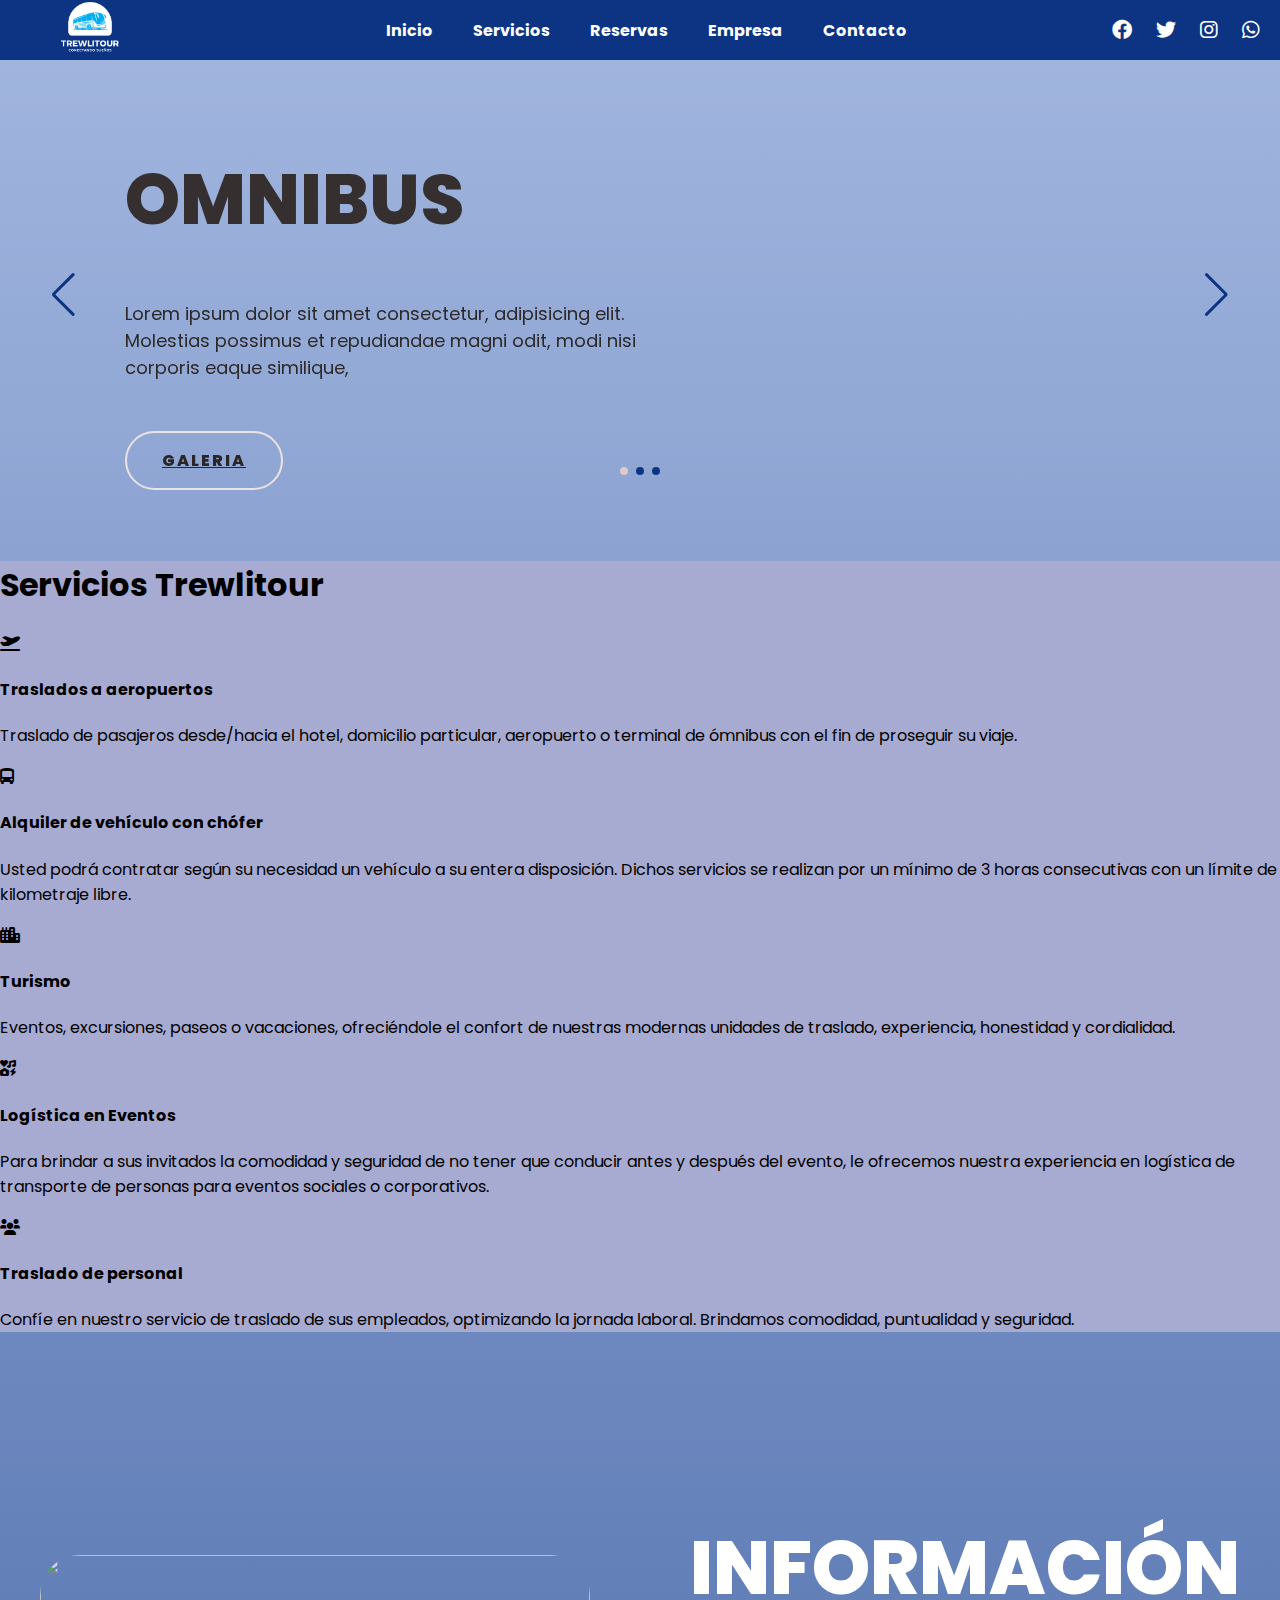
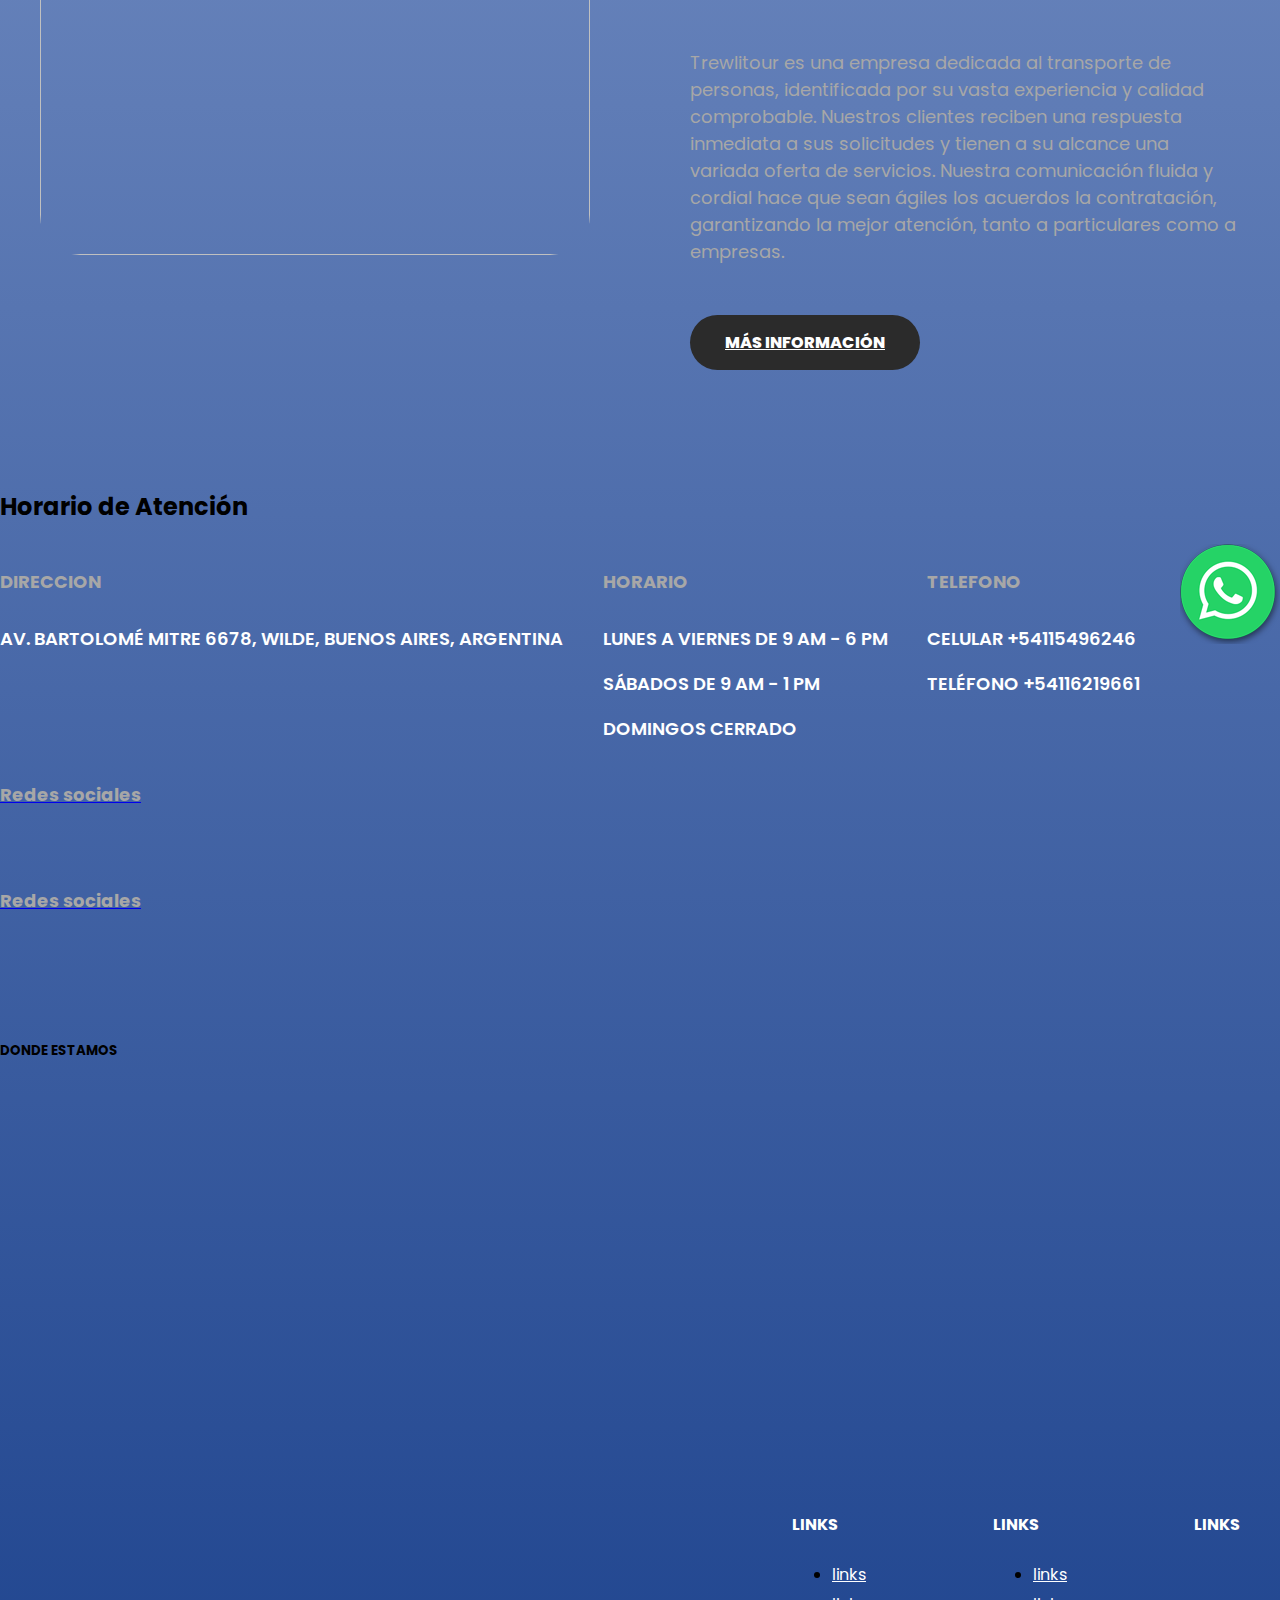
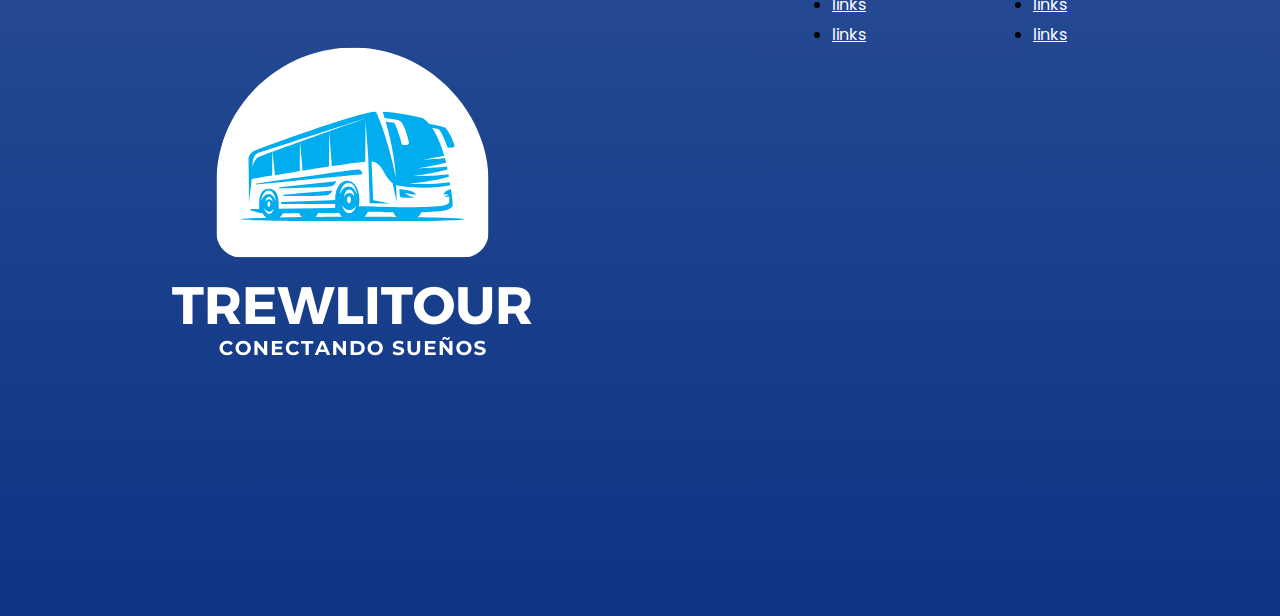
==== index.html @ da041f8a "Merge branch 'main' of https://github.com/Fede-Gomez77/trewlitour" ====
<!DOCTYPE html>
<html lang="es">
<!-- "es" indica que el contenido de la página está en español -->

<head>
    <meta charset="UTF-8">
    <meta name="viewport" content="width=device-width, initial-scale=1.0">
    <title>Inicio | Trewlitour</title>
    <!--Favicon: ícono a la izquierda del nombre de la página en el navegador-->
    <link rel="shortcut icon" href="imagenes\favicon-16x16.png" type="image/x-icon">
    <link rel="stylesheet" href="https://cdn.jsdelivr.net/npm/swiper/swiper-bundle.min.css">
    <link rel="stylesheet" href="https://cdnjs.cloudflare.com/ajax/libs/font-awesome/6.0.0-beta3/css/all.min.css">
    <link rel="stylesheet" href="estilo.css">
</head>

<!-- <body>  -->
    <!-- Este body de arriba lo comenté porque estaba 2 veces -->

    <body>
        <header>
            <!--acá comienza el menú de la página-->
            <nav class="navbar">
                <div>
                    <a href="index.html">
                        <img class="logo-2" src="imagenes/logoprima.png" alt="">
                    </a><!--Acá la idea es hacer clic sobre el ícono de la empresa y que retorne al inicio de la página(RCZ))-->
                </div>
                <!-- alt= "Se agrega una descripción de la imagen, para el caso que no sea pueda mostrar, o para personas con capacidades diferentes" -->

                <!--<input type="checkbox" id="menu" />-->
                <!--Esto lo comenté porque no sé que es ni que hace ya que le falta el cierre(RCZ)-->
                <!--<label for="menu">
                <img src="imagenes/menu.png" class="menu-icono" alt="">
            </label>--><!--Esto también lo comenté para ver a que pertenecía y no noté ningún cambio(RCZ)-->
                <!--Román, esto era el menú desplegable, que no recuerdo si funcionaba, para que se hagan las tres rayitas, cuando se achica la pantalla, o abrimos la pág en el cel o tablet-->
                <div class="menu">
                    <a href="index.html" class="home-link">Inicio</a>
                    <a href="#servicios">Servicios</a>
                    <a href="#reservas">Reservas</a>
                    <a href="#empresa">Empresa</a>
                    <a href="#contacto">Contacto</a>
                </div>
                <div class="iconos-redes"><!--Cada ícono redirige en una nueva pestaña a la página correspondiente-->
                    <div class="social">
                        <a href="http://www.facebook.com" target="_blank"><i class="fa-brands fa-facebook"></i></a>
                        <a href="http://www.twitter.com" target="_blank"><i class="fa-brands fa-twitter"></i></a>
                        <a href="http://www.instagram.com" target="_blank"><i class="fa-brands fa-instagram"></i></a>
                        <a href="https://wa.me/542235469303" target="blank"><i class="fa-brands fa-whatsapp"></i></a>
                    </div>
                </div>
            </nav>
            <!--acá comienza el slider de la página de inicio-->
            <div class="menu container">
                <div class="header-content container">
                    <div class="swiper mySwiper">
                        <div class="swiper-wrapper">
                            <div class="swiper-slide">
                                <div class="slider">
                                    <div class="slider-txt">
                                        <h1>OMNIBUS</h1>
                                        <P>
                                            Lorem ipsum dolor sit amet consectetur, adipisicing elit.
                                            Molestias possimus et repudiandae magni odit, modi nisi corporis eaque
                                            similique,
                                        </P>
                                        <div class="botones">
                                            <a href="#" class="btn-1">Galeria</a>
                                        </div>
                                    </div>
                                    <div class="slider-img">
                                        <img src="imagenes/omnibusfondo.jpg" alt="">
                                    </div>
                                </div>
                            </div>
                            <div class="swiper-slide">
                                <div class="slider">
                                    <div class="slider-txt">
                                        <h1>MINIBUS</h1>
                                        <P>
                                            Lorem ipsum dolor sit amet consectetur, adipisicing elit.
                                            Molestias possimus et repudiandae magni odit, modi nisi corporis eaque
                                            similique,
                                        </P>
                                        <div class="botones">
                                            <a href="#" class="btn-1">Galeria</a>
                                        </div>
                                    </div>
                                    <div class="slider-img">
                                        <img src="imagenes/minibusfonfo.webp" alt="">
                                    </div>
                                </div>
                            </div>
                            <div class="swiper-slide">
                                <div class="slider">
                                    <div class="slider-txt">
                                        <h1>COMBI</h1>
                                        <P>
                                            Lorem ipsum dolor sit amet consectetur, adipisicing elit.
                                            Molestias possimus et repudiandae magni odit, modi nisi corporis eaque
                                            similique,
                                        </P>
                                        <div class="botones">
                                            <a href="#" class="btn-1">Galeria</a>
                                        </div>
                                    </div>
                                    <div class="slider-img">
                                        <img src="imagenes/combifondo.webp" alt="">
                                    </div>
                                </div>
                            </div>
                            <!--botones para redirigir-->
                        </div>
                        <div class="swiper-button-next"></div>
                        <div class="swiper-button-prev"></div>
                        <div class="swiper-pagination"></div>
                    </div>
                </div>
        </header>
        <!--acá comienza la sección de servicios-->
        <main class="products">
            <div class="tabs-container">
                <section class="tab1">
                    <h1 class="section-title">Servicios Trewlitour</h1>
                </section>
                <div class="service-container">
                    <div class="service-card">
                        <i class="fa-solid fa-plane-departure"></i>
                        <h4>Traslados a aeropuertos</h4>
                        <div class="service-description">
                            <p>Traslado de pasajeros desde/hacia el hotel, domicilio particular,
                                aeropuerto o terminal de ómnibus con el fin de proseguir su viaje.</p>
                        </div>
                    </div>
                    <div class="service-card">
                        <i class="fa-solid fa-bus-simple"></i>
                        <h4>Alquiler de vehículo con chófer</h4>
                        <div class="service-description">
                            <p>Usted podrá contratar según su necesidad un vehículo a su entera
                                disposición. Dichos servicios se realizan por un mínimo de 3 horas
                                consecutivas con un límite de kilometraje libre.</p>
                        </div>
                    </div>
                    <div class="service-card">
                        <i class="fa-solid fa-city"></i>
                        <h4>Turismo</h4>
                        <div class="service-description">
                            <p>Eventos, excursiones, paseos o vacaciones, ofreciéndole el confort de
                                nuestras modernas unidades de traslado, experiencia, honestidad y
                                cordialidad.</p>
                        </div>
                    </div>
                    <div class="service-card">
                        <i class="fa-solid fa-icons"></i>
                        <h4>Logística en Eventos</h4>
                        <div class="service-description">
                            <p>Para brindar a sus invitados la comodidad y seguridad de no tener que
                                conducir antes y después del evento, le ofrecemos nuestra experiencia
                                en logística de transporte de personas para eventos sociales o
                                corporativos.</p>
                        </div>
                    </div>
                    <div class="service-card">
                        <i class="fa-solid fa-users"></i>
                        <h4>Traslado de personal</h4>
                        <div class="service-description">
                            <!-- Completo descripción de traslado de personal -->
                            <p>Confíe en nuestro servicio de traslado de sus empleados, optimizando la jornada laboral.
                                Brindamos comodidad, puntualidad y seguridad.</p>
                        </div>
                    </div>
                </div>
            </div>
        </main>

        <section class="info container">

            <div class="info-img">
                <img src="imagenes/flota1.jpg" alt="">
            </div>

            <div class="info-txt">
                <h2>Información</h2>
                <!--Puse información de la empresa-->
                <p>Trewlitour es una empresa dedicada al transporte de personas, identificada por su vasta experiencia y
                    calidad comprobable. Nuestros clientes reciben una respuesta inmediata a sus solicitudes y tienen a
                    su alcance una variada oferta de servicios. Nuestra comunicación fluida y cordial hace que sean
                    ágiles los acuerdos
                    la contratación, garantizando la mejor atención, tanto a particulares
                    como a empresas.
                </p>
                <a href="#" class="btn-2">Más información</a>
                <!-- en este botón de más información, los podríamos llevar al formulario directamente -->
            </div>

        </section>
        <!--acá comienza una nueva sección de horario-->
        <section class="horario-de-atención">
            <div class="Horario-info">

                <h2>Horario de Atención</h2>
                <div class="horario-txt">
                    <div class="txt">
                        <h4>DIRECCION</h4>
                        <p>
                            Av. Bartolomé Mitre 6678, Wilde, Buenos Aires, Argentina
                        </p>

                    </div>
                    <div class="txt">
                        <h4>HORARIO</h4>
                        <p>
                            Lunes a Viernes de 9 am - 6 pm
                        </p>
                        <p>
                            Sábados de 9 am - 1 pm
                        </p>
                        <p>
                            Domingos cerrado
                        </p>
                    </div>
                    <div class="txt">
                        <h4>TELEFONO</h4>
                        <p>
                            celular +54115496246
                        </p>
                        <p>
                            teléfono +54116219661
                        </p>
                    </div>
                    <a href="https://wa.me/542235469303" target="blank">
                        <div class="btn whatssap">
                            <img src="imagenes\botonwhatssap.png">
                        </div>
                </div>
                <div class="txt">
                    <h4>Redes sociales</h4>
                    <div class="socials">
                        <a href="#">
                            <div class="social">
                                <img src="imagenes/s1.svg" alt="">
                            </div>

                    </div>
                    <div class="txt">
                        <h4>Redes sociales</h4>
                        <div class="socials">
                            <a href="#">
                                <div class="social">
                                    <img src="imagenes/s1.svg" alt="">
                                </div>
                            </a>
                            <a href="#">
                                <div class="social">
                                    <img src="imagenes/s2.svg" alt="">
                                </div>
                            </a>
                            <a href="#">
                                <div class="social">
                                    <img src="imagenes/s3.svg" alt="">
                                </div>
                            </a>
                        </div>
                    </div>
                </div>

            </div>
        </section>

        <h5>DONDE ESTAMOS</h5>
        <section>
            <iframe class="map"
                src="https://www.google.com/maps/embed?pb=!1m18!1m12!1m3!1d7800.808729382105!2d-58.3176132976756!3d-34.70931498886773!2m3!1f0!2f0!3f0!3m2!1i1024!2i768!4f13.1!3m3!1m2!1s0x95a332701f8318f7%3A0xdceba27733c76aad!2sAv.%20Bartolom%C3%A9%20Mitre%206678%2C%20B1875ABJ%20Wilde%2C%20Provincia%20de%20Buenos%20Aires!5e0!3m2!1ses-419!2sar!4v1697747639187!5m2!1ses-419!2sar"
                width="700" height="300" style="border:0;" allowfullscreen="" loading="lazy"
                referrerpolicy="no-referrer-when-downgrade"></iframe>
        </section>


        <footer class="footer container">

            <img class="logo-2" src="imagenes/logoprima.png" alt="">
            <div class="links">
                <h4>Links</h4>
                <ul>
                    <li><a href="#">links</a></li>
                    <li><a href="#">links</a></li>
                    <li><a href="#">links</a></li>
                </ul>
            </div>
            <div class="links">
                <h4>Links</h4>
                <ul>
                    <li><a href="#">links</a></li>
                    <li><a href="#">links</a></li>
                    <li><a href="#">links</a></li>
                </ul>
            </div>
            <div class="links">
                <h4>Links</h4>
                <div class="socials">
                    <a href="#">
                        <div class="social">
                            <img src="imagenes/s1.svg" alt="">
                        </div>
                    </a>
                    <a href="#">
                        <div class="social">
                            <img src="imagenes/s2.svg" alt="">
                        </div>
                    </a>
                    <a href="#">
                        <div class="social">
                            <img src="imagenes/s3.svg" alt="">
                        </div>
                    </a>
                </div>
            </div>
        </footer>

        <script src="https://cdn.jsdelivr.net/npm/swiper/swiper-bundle.min.js"></script>

        <script src="script.js"></script>


    </body>

</html>
---- estilo.css ----
@import url('https://fonts.googleapis.com/css2?family=Poppins:wght@400;500;600;800&display=swap');

/* {
    margin: 0;
    padding: 0;
    box-sizing: border-box;
    text-decoration: none;
    list-style: none;
}*/

/*  color de fondo de pagina y modelo de letra*/
body {
    margin: 0;
    padding: 0;
    background-image: linear-gradient(to top, #0c3483 0%, #a2b6df 100%, #6b8cce 100%, #a2b6df 100%);
    font-family: 'Poppins', sans-serif;
    
}
/*-------------------------- Navbar -------------------------------------------*/
.menu {
    display: flex;
    justify-content: center;

}

.navbar {
    background-color: #0c3483; /* Color de fondo */
    position: fixed; /* Fijar la barra en la parte superior de la página */
    width: 100%; /* Ancho completo */
    display: flex;
    justify-content: space-between;
    align-items: center;
    padding: 0 20px; /* Ajusta los valores de padding para eliminar los espacios en los bordes superior e izquierdo */
    height: 60px; /* Altura de la barra */
    z-index: 9999;
}

.navbar a {
    color: white; /* Color de texto para los enlaces */
    text-decoration: none; /* Sin subrayado en los enlaces */
    margin: 0 20px; /* Espaciado entre enlaces */
    font-weight: bold; /* Texto en negrita */
}

/* Ajusta el margen derecho del logo para separarlo del borde izquierdo */
.navbar .logo-2 {
    width: 100px; /* Ancho del logo */
    height: auto;
    cursor: pointer; /* Cambia el cursor al pasar sobre el logo */
    margin-right: 20px; /* Ajusta este valor según sea necesario */
}

/* Ajusta el margen izquierdo de .menu para centrar los elementos */
.navbar .menu {
    margin-left: auto; /* Empujará los elementos al centro */
}

.navbar .iconos-redes {
    margin-left: auto; /* Empujará los iconos hacia la derecha */
    margin-right: 20px;
}

.navbar .iconos-redes a {
    color: white;
    text-decoration: none;
    margin-left: 0; 
    font-size: 20px;
}

/*----------------------- Header Vehiculos deslizable --------------------*/

/* sirve para centrar las class*/
.container {
    max-width: 1200px;
    margin: 0 auto;
}

/*tamaño de las flechas*/
.swiper-button-prev::after,
.swiper-button-next::after {
    font: 35px;
}

.swiper-button-prev:hover::after,
.swiper-button-next:hover::after {
    font-size: 50px;
}
/*color de las flechas*/
.swiper-button-next,
.swiper-button-prev {
    color: #0c3483;
}

/*color de los puntitos del slider*/
.swiper-pagination-bullet {
    background-color: #0c3483;
    opacity: 1;
}

.swiper-pagination-bullet-active {
    background-color: #e2cac9;
}
/*sector del slider principal*/
.header-content {
    margin-top: 200px;
    padding-bottom: 50px;
}

/*alineacion de texto del slider*/
.slider {
    display: flex;
    align-items: center;
}

.slider-txt {
    margin-left: 85px;
    width: 50%;
}

/*color y tamaño del texto del slider*/
.slider-txt h1 {
    font-size: 70px;
    color: #352f2f;
    text-transform: uppercase;
    font-weight: 800;
}

.slider-txt p {
    font-size: 18px;
    color: #2e2929;
}

/*boton de galeria*/
.botones {
    margin-top: 50px;
}

/*forma y color del circulo que rodea al boton de galeria*/
.btn-1 {
    display: inline-block;
    padding: 15px 35px;
    border: 2px solid #ebe3e3;
    color: #2b2626;
    font-weight: 800;
    letter-spacing: 2px;
    text-transform: uppercase;
    margin-right: 20px;
    border-radius: 50px;
}

/*color del circulo al posicinar el cursor*/
.btn-1:hover {
    background-color: #0c3483;
    color:#ebe3e3
}

/*tamaño y posicion de las imagenes del slider*/
.slider-img {
    width: 50%;
}

.slider-img img {
    margin-right: 225px;
    width: 550px;
}

/*sector del slider principal*/
.header-content {
    margin-top: 100px;
    padding-bottom: 50px;
}
/*alineacion de texto del slider*/
.slider {
    display: flex;
    align-items: center;
}

.slider-txt {
    margin-left: 85px;
    width: 50%;
}
/*color y tamaño del texto del slider*/
.slider-txt h1 {
    font-size: 70px;
    color: #352f2f;
    text-transform: uppercase;
    font-weight: 800;
}

.slider-txt p {
    font-size: 18px;
    color: #2e2929;
}

/*boton de galeria*/
.botones {
    margin-top: 50px;
}

/*forma y color del circulo que rodea al boton de galeria*/
.btn-1 {
    display: inline-block;
    padding: 15px 35px;
    border: 2px solid #ebe3e3;
    color: #2b2626;
    font-weight: 800;
    letter-spacing: 2px;
    text-transform: uppercase;
    margin-right: 20px;
    border-radius: 50px;
}

/*color del circulo al posicinar el cursor*/
.btn-1:hover {
    background-color: #0c3483;
    color:#ebe3e3
}
/*tamaño y posicion de las imagenes del slider*/
.slider-img {
    width: 50%;
}

.slider-img img {
    margin-right: 225px;
    width: 550px;
}

/*------------------------------------------------*/

/*tamaño del icono del inicio cuando se encuentra responsive*/
.menu-icono {
    width: 25px;
}
/*el icono se esconde cuando esta en modo escritorio*/
.menu label {
    cursor: pointer;
    display: none;
}
/*color de fondo de la seccion de servicios*/
.products {
    background-color: #a8abd1;
}

/*tamaño de la seccion servicio*/
.tabs {
    display: flex;
    flex-wrap: wrap;
    padding: 100px 0px;
}

/*seccion de los servicios*/
.tabs label {
    width: 15%;
    order: 1;
    display: block;
    padding: 20px;
    text-align: center;
    cursor: pointer;
    color: #a7a7a7;
    font-weight: 700;
    transition: background ease 0.2s;
}

/*espacios del menu de los servicios en caso de poner mas opciones*/
.tabs .tab {
    order: 99;
    flex-grow: 1;
    width: 100%;
    display: none;
    padding-top: 25px;
}

.tabs input[type="radio"] {
    display: none;
}

/*tamaño y color de la linea que subrraya a la palabra servicio*/
.tabs input[type="radio"]:checked+label {
    border-bottom: 2px solid #2b2626;
    color: #ffffff;
}

/*ubicacion de los distintos tipos de servicio charter, turismo etc*/
.product {
    display: flex;
    align-items: center;
    padding: 25px;
    margin: 0 10px;

}

.product-img {
    width: 50%;
    text-align: left;
}

/*texto y circulo de la opcion "DISPONIBLE"*/
.product-img h4 {
    display: inline-block;
    padding: 5px 7px;
    line-height: 15px;
    color: #FFFFFF;
    font-size: 14px;
    text-transform: uppercase;
    font-weight: 800;
    border: 2px solid #555555;
    border-radius: 10px;
    margin-bottom: 50px;
}

/*seccion de las imagenes de los servicios*/
.product-img img {
    width: 150px;
    height: 120px;
}

/*product-txt es toda la seccion del texto de los servicios*/
.product-txt {
    width: 50%;
    margin-left: 10px;
    text-align: left;
}

.product-txt h4 {
    color: #FFFFFF;
    font-size: 18px;
    text-transform: uppercase;
    font-weight: 800;
    margin-bottom: 5px;
}

.product-txt p {
    color: #a7a7a7;
    font-size: 16px;
    margin-bottom: 15px;
}

.product-txt span {
    color: #FFFFFF;
    font-size: 18px;

}

/*seccion de la ubicacion y tamaños de la informacion*/
.info {
    padding: 100px 0px;
    display: flex;
    align-items: center;
}

.info-img {
    width: 100%;
}

/*tamaño de la imagen de la informacion*/
.info-img img {
    width: 550px;
    height: 300px;
    border-radius: 40px;
}

/*para que la seccion se va correctamente*/
.info-txt {
    width: 50%;
}

/*tamaño y color de la palabra informacion*/
.info-txt h2 {
    font-size: 75px;
    color: #ffffff;
    font-weight: 800;
    text-transform: uppercase;
    margin-bottom: 25px;
}

/*color y tamaño del parrafo*/
.info-txt p {
    font-size: 18px;
    color: #a7a7a7;
    margin-bottom: 50px;
}

/*color y tamaño del circulo que rodea al boton "MAS INFORMACION*/
.btn-2 {
    display: inline-block;
    padding: 15px 35px;
    background-color: #2b2b2b;
    color: #ffffff;
    font-weight: 800;
    text-transform: uppercase;
    border-radius: 50px;
}

/*color del circulo cuando se posiciona el cursor*/
.btn-2:hover {
    background-color: #8f7e7e;
}

/*seccion de horario, color tamaño posicion etc*/
.horario {
    padding: 100px 0px;
    background-color: #2b2626;
}

/*seccion de horario*/
.horario-info h2 {
    font-size: 75px;
    color: #FFFFFF;
    font-weight: 800;
    text-transform: uppercase;
    margin-bottom: 50px;
}

/*separa los textos*/
.horario-txt {
    display: flex;
    justify-content: space-between;
}

.txt {
    color: #FFFFFF;
}

.txt h4 {
    font-size: 18px;
    color: #a7a7a7;
    margin-bottom: 30px;
}

.txt p {
    font-size: 18px;
    text-transform: uppercase;
    font-weight: 600;
    margin-bottom: 15px;
}

/*seccion de los link.. ubicacion y separacion */
.footer {
    padding: 100px 0px;
    display: flex;
    justify-content: space-between;
}

.links h4 {
    color: #FFFFFF;
    text-transform: uppercase;
    margin-bottom: 25px;
}

/*seccion de los enlaces*/
.links ul li a {
    color: #FFFFFF;
    font-size: 16px;
    margin-bottom: 5px;
    display: inline-block;
}

/*seccion del responsive*/
@media(max-width: 991px) {
    .menu {
        padding: 20px;
        justify-content: space-between;
    }

    .menu-2 {
        display: none;
    }

    .logo-1 {
        width: 600px;
        align-self: flex-start;
    }

    .logo-2 {
        width: 0;
    }

    .menu label {
        display: initial;
    }

    /*color y posicion del menu al apretar el icono*/
    .menu .navbar {
        position: absolute;
        top: 100%;
        left: 0;
        right: 0;
        background-color: #756767;
        display: none;
    }

    /*el menu cubre todo el ancho cuando se le hace click*/
    .menu .navbar ul li {
        width: 100%;
    }

    /*para que funciones el menu*/
    #menu:checked~.navbar {
        display: initial;
    }

    .header-content {
        padding: 30px;
        margin-top: 100px;
    }

    /*seccion del slider para acomodar el tamaño cuando esta responsive*/
    .slider {
        flex-direction: column;
    }

    .slider-txt {
        margin-left: 0;
        width: 100%;
        text-align: center;
        margin-bottom: 50px;
    }

    .slider-txt h1 {
        font-size: 50px;
    }

    /*tamaño del texto*/
    .slider-txt p {
        font-size: 16px;
    }

    .btn-1 {
        padding: 10px 25px;
        font-size: 14px;
    }

    .slider-img {
        width: 100%;
        text-align: center;
    }

    /*tamaño de las imagenes del slider*/
    .slider-img img {
        margin-right: 0px;
        width: 300px;
    }

    /*este codigo hace que los bullets (puntos) no queden muy pegados a la imagen*/
    .swiper-horizontal>.swiper-pagination-bullets,
    .swiper-pagination-bullets,
    .swiper-pagination-pagination-horizontal,
    .swiper-pagination-custom,
    .swiper-pagination-fraction {
        bottom: -7px;
    }

    /*seccion de los servicios tamaño etc*/
    .tabs {
        padding: 50px 30px;
    }

    .tabs label {
        width: 33%;
    }

    /*seccion de la informacion tamaño etc*/
    .info {
        padding: 30px;
        flex-direction: column;
    }

    .info-img {
        width: 100%;
        text-align: center;
    }

    /*tamaño de la imagen de servicio*/
    .info-img img {
        width: 400px;
        height: 200px;
        margin-bottom: 25px;
    }

    /*tamaño de titulo y los textos de servicio*/
    .info-txt {
        width: 100%;
        text-align: center;
    }

    .info-txt h2 {
        font-size: 50px;
    }

    .info-txt p {
        font-size: 16px;
    }

    .btn-1 {
        font-size: 16px;
    }

    /*tamaño de la seccion de horario*/
    .horario {
        padding: 30px;
        text-align: center;
    }

    .horario-info h2 {
        font-size: 50px;
        margin-bottom: 15px;
    }

    .horario-txt {
        flex-direction: column;
    }

    /*tamaño y ubicacion de las redes sociales de los enlaces*/
    .socials {
        justify-content: center;
    }

    .socials img {
        margin: 8px 0 0 0;
    }

    .footer {
        padding: 30px;
        flex-direction: column;
        text-align: center;
    }

    /*ubicacion de los enlaces*/
    .links h4 {
        margin: 25px 0px 10px 0px;
    }
}
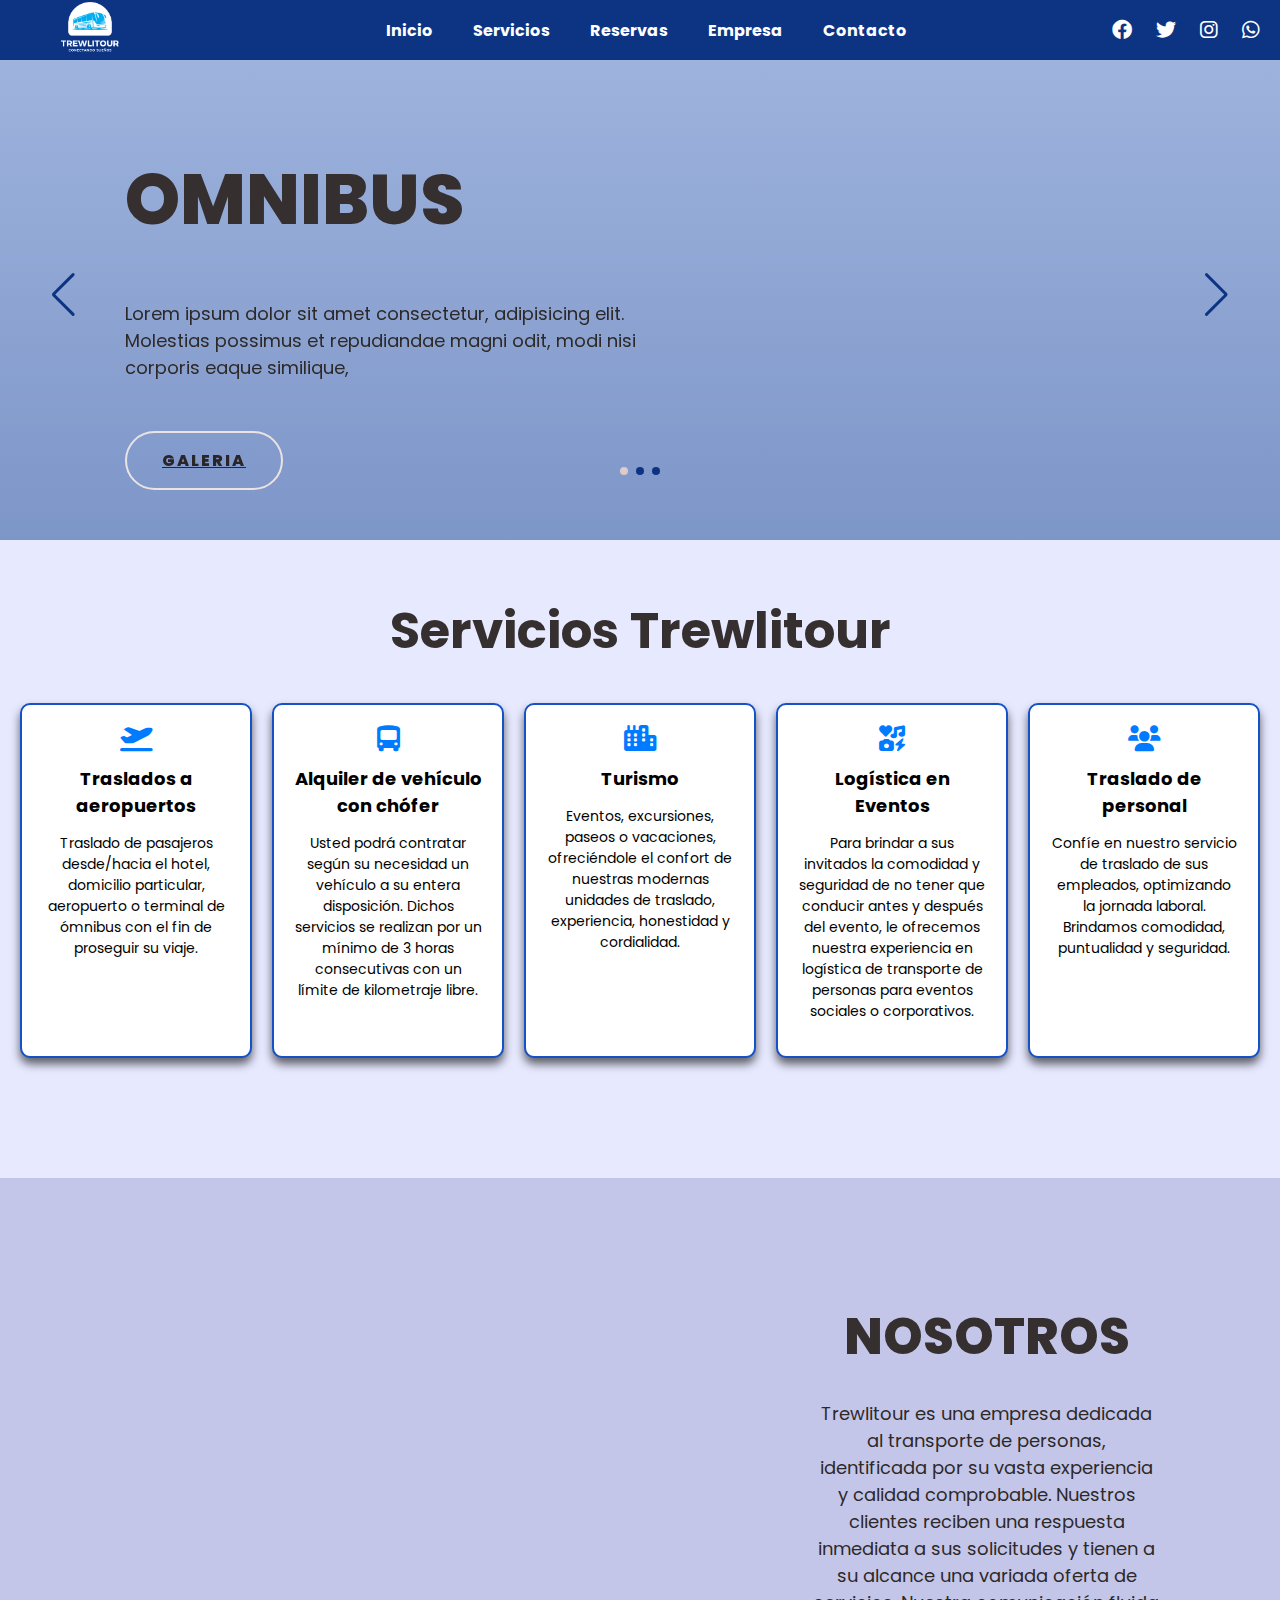
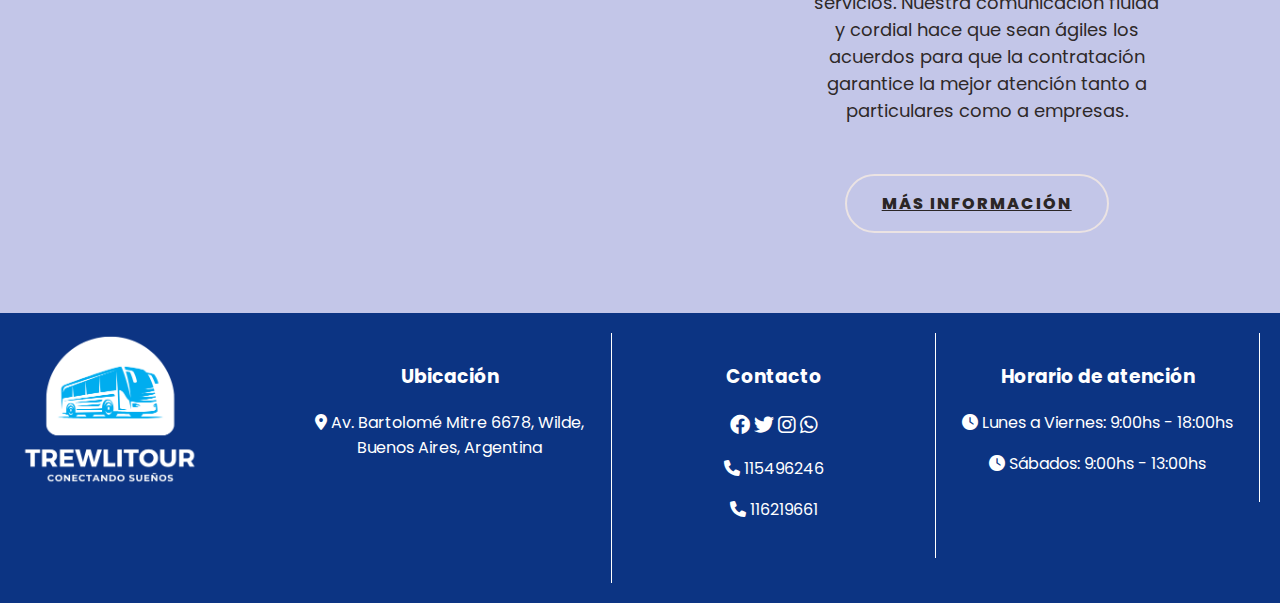
==== commit 81c86cf7: "index, footer, reservas, estilos, imagen footer" ====
--- a/index.html
+++ b/index.html
@@ -13,9 +13,6 @@
     <link rel="stylesheet" href="estilo.css">
 </head>
 
-<!-- <body>  -->
-    <!-- Este body de arriba lo comenté porque estaba 2 veces -->
-
     <body>
         <header>
             <!--acá comienza el menú de la página-->
@@ -27,18 +24,18 @@
                 </div>
                 <!-- alt= "Se agrega una descripción de la imagen, para el caso que no sea pueda mostrar, o para personas con capacidades diferentes" -->
 
-                <!--<input type="checkbox" id="menu" />-->
-                <!--Esto lo comenté porque no sé que es ni que hace ya que le falta el cierre(RCZ)-->
-                <!--<label for="menu">
+            <!--<input type="checkbox" id="menu" />-->
+            <!--Esto lo comenté porque no sé que es ni que hace ya que le falta el cierre(RCZ)-->
+            <!--<label for="menu">
                 <img src="imagenes/menu.png" class="menu-icono" alt="">
             </label>--><!--Esto también lo comenté para ver a que pertenecía y no noté ningún cambio(RCZ)-->
                 <!--Román, esto era el menú desplegable, que no recuerdo si funcionaba, para que se hagan las tres rayitas, cuando se achica la pantalla, o abrimos la pág en el cel o tablet-->
                 <div class="menu">
                     <a href="index.html" class="home-link">Inicio</a>
-                    <a href="#servicios">Servicios</a>
-                    <a href="#reservas">Reservas</a>
-                    <a href="#empresa">Empresa</a>
-                    <a href="#contacto">Contacto</a>
+                    <a href="index.html#servicios">Servicios</a>
+                    <a href="reservas.html" target="_blank">Reservas</a>
+                    <a href="index.html#empresa">Empresa</a>
+                    <a href="index.html#contacto">Contacto</a>
                 </div>
                 <div class="iconos-redes"><!--Cada ícono redirige en una nueva pestaña a la página correspondiente-->
                     <div class="social">
@@ -117,7 +114,7 @@
                 </div>
         </header>
         <!--acá comienza la sección de servicios-->
-        <main class="products">
+        <main class="products" id="servicios">
             <div class="tabs-container">
                 <section class="tab1">
                     <h1 class="section-title">Servicios Trewlitour</h1>
@@ -172,155 +169,62 @@
             </div>
         </main>
 
-        <section class="info container">
-
-            <div class="info-img">
-                <img src="imagenes/flota1.jpg" alt="">
-            </div>
-
-            <div class="info-txt">
-                <h2>Información</h2>
-                <!--Puse información de la empresa-->
-                <p>Trewlitour es una empresa dedicada al transporte de personas, identificada por su vasta experiencia y
-                    calidad comprobable. Nuestros clientes reciben una respuesta inmediata a sus solicitudes y tienen a
-                    su alcance una variada oferta de servicios. Nuestra comunicación fluida y cordial hace que sean
-                    ágiles los acuerdos
-                    la contratación, garantizando la mejor atención, tanto a particulares
-                    como a empresas.
+        <!--Acá empieza la sección de información de la empresa-->
+    <section class="info" id="empresa">
+        <div class="info-img">
+            <img src="imagenes/flota1.jpg" alt="">
+        </div>
+
+        <div class="info-txt">
+            <h2>Nosotros</h2>
+            <!--Puse información de la empresa-->
+            <p>Trewlitour es una empresa dedicada al transporte de personas, identificada por su vasta experiencia y
+                calidad comprobable. Nuestros clientes reciben una respuesta inmediata a sus solicitudes y tienen a
+                su alcance una variada oferta de servicios. Nuestra comunicación fluida y cordial hace que sean
+                ágiles los acuerdos para que la contratación garantice la mejor atención tanto a particulares
+                como a empresas.
+            </p>
+            <a href="reservas.html" class="btn-1" target="_blank">Más información</a>
+            <!-- en este botón de más información lleva al form. de-->
+        </div>
+    </section>
+    <!--acá comienza una nueva sección de footer/contacto-->
+    <footer class="footer-container" id="contacto">
+        <div class="logo-footer">
+            <a href="index.html">
+                <img src="imagenes/logoprima2.png" alt="">
+            </a>
+        </div>
+        <div class="location">
+            <h3>Ubicación</h3>
+            <p><i class="fa-solid fa-location-dot"></i> Av. Bartolomé Mitre 6678, Wilde, Buenos Aires, Argentina</p>
+            <iframe class="map"
+            src="https://www.google.com/maps/embed?pb=!1m18!1m12!1m3!1d7800.808729382105!2d-58.3176132976756!3d-34.70931498886773!2m3!1f0!2f0!3f0!3m2!1i1024!2i768!4f13.1!3m3!1m2!1s0x95a332701f8318f7%3A0xdceba27733c76aad!2sAv.%20Bartolom%C3%A9%20Mitre%206678%2C%20B1875ABJ%20Wilde%2C%20Provincia%20de%20Buenos%20Aires!5e0!3m2!1ses-419!2sar!4v1697747639187!5m2!1ses-419!2sar"
+            width="300" height="80" style="border:0;" allowfullscreen="" loading="lazy"
+            referrerpolicy="no-referrer-when-downgrade"></iframe>
+        </div>
+        <div class="contact-info">
+            <h3>Contacto</h3>
+                <p class="icon-footer">
+                    <a href="http://www.facebook.com" target="_blank"><i class="fa-brands fa-facebook"></i></a>
+                    <a href="http://www.twitter.com" target="_blank"><i class="fa-brands fa-twitter"></i></a>
+                    <a href="http://www.instagram.com" target="_blank"><i class="fa-brands fa-instagram"></i></a>
+                    <a href="https://wa.me/542235469303" target="blank"><i class="fa-brands fa-whatsapp"></i></a>
                 </p>
-                <a href="#" class="btn-2">Más información</a>
-                <!-- en este botón de más información, los podríamos llevar al formulario directamente -->
-            </div>
-
-        </section>
-        <!--acá comienza una nueva sección de horario-->
-        <section class="horario-de-atención">
-            <div class="Horario-info">
-
-                <h2>Horario de Atención</h2>
-                <div class="horario-txt">
-                    <div class="txt">
-                        <h4>DIRECCION</h4>
-                        <p>
-                            Av. Bartolomé Mitre 6678, Wilde, Buenos Aires, Argentina
-                        </p>
-
-                    </div>
-                    <div class="txt">
-                        <h4>HORARIO</h4>
-                        <p>
-                            Lunes a Viernes de 9 am - 6 pm
-                        </p>
-                        <p>
-                            Sábados de 9 am - 1 pm
-                        </p>
-                        <p>
-                            Domingos cerrado
-                        </p>
-                    </div>
-                    <div class="txt">
-                        <h4>TELEFONO</h4>
-                        <p>
-                            celular +54115496246
-                        </p>
-                        <p>
-                            teléfono +54116219661
-                        </p>
-                    </div>
-                    <a href="https://wa.me/542235469303" target="blank">
-                        <div class="btn whatssap">
-                            <img src="imagenes\botonwhatssap.png">
-                        </div>
-                </div>
-                <div class="txt">
-                    <h4>Redes sociales</h4>
-                    <div class="socials">
-                        <a href="#">
-                            <div class="social">
-                                <img src="imagenes/s1.svg" alt="">
-                            </div>
-
-                    </div>
-                    <div class="txt">
-                        <h4>Redes sociales</h4>
-                        <div class="socials">
-                            <a href="#">
-                                <div class="social">
-                                    <img src="imagenes/s1.svg" alt="">
-                                </div>
-                            </a>
-                            <a href="#">
-                                <div class="social">
-                                    <img src="imagenes/s2.svg" alt="">
-                                </div>
-                            </a>
-                            <a href="#">
-                                <div class="social">
-                                    <img src="imagenes/s3.svg" alt="">
-                                </div>
-                            </a>
-                        </div>
-                    </div>
-                </div>
-
-            </div>
-        </section>
-
-        <h5>DONDE ESTAMOS</h5>
-        <section>
-            <iframe class="map"
-                src="https://www.google.com/maps/embed?pb=!1m18!1m12!1m3!1d7800.808729382105!2d-58.3176132976756!3d-34.70931498886773!2m3!1f0!2f0!3f0!3m2!1i1024!2i768!4f13.1!3m3!1m2!1s0x95a332701f8318f7%3A0xdceba27733c76aad!2sAv.%20Bartolom%C3%A9%20Mitre%206678%2C%20B1875ABJ%20Wilde%2C%20Provincia%20de%20Buenos%20Aires!5e0!3m2!1ses-419!2sar!4v1697747639187!5m2!1ses-419!2sar"
-                width="700" height="300" style="border:0;" allowfullscreen="" loading="lazy"
-                referrerpolicy="no-referrer-when-downgrade"></iframe>
-        </section>
-
-
-        <footer class="footer container">
-
-            <img class="logo-2" src="imagenes/logoprima.png" alt="">
-            <div class="links">
-                <h4>Links</h4>
-                <ul>
-                    <li><a href="#">links</a></li>
-                    <li><a href="#">links</a></li>
-                    <li><a href="#">links</a></li>
-                </ul>
-            </div>
-            <div class="links">
-                <h4>Links</h4>
-                <ul>
-                    <li><a href="#">links</a></li>
-                    <li><a href="#">links</a></li>
-                    <li><a href="#">links</a></li>
-                </ul>
-            </div>
-            <div class="links">
-                <h4>Links</h4>
-                <div class="socials">
-                    <a href="#">
-                        <div class="social">
-                            <img src="imagenes/s1.svg" alt="">
-                        </div>
-                    </a>
-                    <a href="#">
-                        <div class="social">
-                            <img src="imagenes/s2.svg" alt="">
-                        </div>
-                    </a>
-                    <a href="#">
-                        <div class="social">
-                            <img src="imagenes/s3.svg" alt="">
-                        </div>
-                    </a>
-                </div>
-            </div>
-        </footer>
-
-        <script src="https://cdn.jsdelivr.net/npm/swiper/swiper-bundle.min.js"></script>
-
-        <script src="script.js"></script>
-
-
-    </body>
+                <p><i class="fa-solid fa-phone"></i> 115496246</p>
+                <p><i class="fa-solid fa-phone"></i> 116219661</p>
+        </div>
+        <div class="horario-de-atencion">
+            <h3>Horario de atención</h3>
+            <p><i class="fa-solid fa-clock"></i> Lunes a Viernes: 9:00hs - 18:00hs</p>
+            <p><i class="fa-solid fa-clock"></i> Sábados: 9:00hs - 13:00hs</p>
+        </div>
+    </footer>
+
+    <script src="https://cdn.jsdelivr.net/npm/swiper/swiper-bundle.min.js"></script>
+
+    <script src="script.js"></script>
+
+</body>
 
 </html>--- a/estilo.css
+++ b/estilo.css
@@ -8,7 +8,7 @@
     list-style: none;
 }*/
 
-/*  color de fondo de pagina y modelo de letra*/
+/*  color de fondo de página y fuente*/
 body {
     margin: 0;
     padding: 0;
@@ -16,6 +16,8 @@
     font-family: 'Poppins', sans-serif;
     
 }
+
+
 /*-------------------------- Navbar -------------------------------------------*/
 .menu {
     display: flex;
@@ -24,39 +26,39 @@
 }
 
 .navbar {
-    background-color: #0c3483; /* Color de fondo */
-    position: fixed; /* Fijar la barra en la parte superior de la página */
-    width: 100%; /* Ancho completo */
+    background-color: #0c3483; 
+    position: fixed; 
+    width: 100%; 
     display: flex;
     justify-content: space-between;
     align-items: center;
-    padding: 0 20px; /* Ajusta los valores de padding para eliminar los espacios en los bordes superior e izquierdo */
-    height: 60px; /* Altura de la barra */
+    padding: 0 20px; 
+    height: 60px; 
     z-index: 9999;
 }
 
 .navbar a {
-    color: white; /* Color de texto para los enlaces */
-    text-decoration: none; /* Sin subrayado en los enlaces */
-    margin: 0 20px; /* Espaciado entre enlaces */
-    font-weight: bold; /* Texto en negrita */
+    color: white; 
+    text-decoration: none; 
+    margin: 0 20px; 
+    font-weight: bold; 
 }
 
 /* Ajusta el margen derecho del logo para separarlo del borde izquierdo */
 .navbar .logo-2 {
-    width: 100px; /* Ancho del logo */
+    width: 100px; 
     height: auto;
-    cursor: pointer; /* Cambia el cursor al pasar sobre el logo */
-    margin-right: 20px; /* Ajusta este valor según sea necesario */
+    cursor: pointer; 
+    margin-right: 20px; 
 }
 
 /* Ajusta el margen izquierdo de .menu para centrar los elementos */
 .navbar .menu {
-    margin-left: auto; /* Empujará los elementos al centro */
+    margin-left: auto; 
 }
 
 .navbar .iconos-redes {
-    margin-left: auto; /* Empujará los iconos hacia la derecha */
+    margin-left: auto; 
     margin-right: 20px;
 }
 
@@ -74,7 +76,6 @@
     max-width: 1200px;
     margin: 0 auto;
 }
-
 /*tamaño de las flechas*/
 .swiper-button-prev::after,
 .swiper-button-next::after {
@@ -90,7 +91,6 @@
 .swiper-button-prev {
     color: #0c3483;
 }
-
 /*color de los puntitos del slider*/
 .swiper-pagination-bullet {
     background-color: #0c3483;
@@ -100,12 +100,12 @@
 .swiper-pagination-bullet-active {
     background-color: #e2cac9;
 }
+
 /*sector del slider principal*/
 .header-content {
     margin-top: 200px;
     padding-bottom: 50px;
 }
-
 /*alineacion de texto del slider*/
 .slider {
     display: flex;
@@ -116,7 +116,6 @@
     margin-left: 85px;
     width: 50%;
 }
-
 /*color y tamaño del texto del slider*/
 .slider-txt h1 {
     font-size: 70px;
@@ -153,7 +152,6 @@
     background-color: #0c3483;
     color:#ebe3e3
 }
-
 /*tamaño y posicion de las imagenes del slider*/
 .slider-img {
     width: 50%;
@@ -208,12 +206,14 @@
     text-transform: uppercase;
     margin-right: 20px;
     border-radius: 50px;
+    transition: transform 0.3s;
 }
 
 /*color del circulo al posicinar el cursor*/
 .btn-1:hover {
     background-color: #0c3483;
-    color:#ebe3e3
+    color:#ebe3e3;
+    transform: scale(1.05);
 }
 /*tamaño y posicion de las imagenes del slider*/
 .slider-img {
@@ -236,226 +236,194 @@
     cursor: pointer;
     display: none;
 }
+/*-----------------------Servicios-----------------------*/
+
 /*color de fondo de la seccion de servicios*/
+/* Estilo para la sección de servicios */
 .products {
-    background-color: #a8abd1;
-}
-
-/*tamaño de la seccion servicio*/
-.tabs {
-    display: flex;
-    flex-wrap: wrap;
-    padding: 100px 0px;
-}
-
-/*seccion de los servicios*/
-.tabs label {
-    width: 15%;
-    order: 1;
-    display: block;
+    background-color: #e7e9ff;
     padding: 20px;
     text-align: center;
-    cursor: pointer;
-    color: #a7a7a7;
-    font-weight: 700;
-    transition: background ease 0.2s;
-}
-
-/*espacios del menu de los servicios en caso de poner mas opciones*/
-.tabs .tab {
-    order: 99;
-    flex-grow: 1;
-    width: 100%;
-    display: none;
-    padding-top: 25px;
-}
-
-.tabs input[type="radio"] {
-    display: none;
-}
-
-/*tamaño y color de la linea que subrraya a la palabra servicio*/
-.tabs input[type="radio"]:checked+label {
-    border-bottom: 2px solid #2b2626;
-    color: #ffffff;
-}
-
-/*ubicacion de los distintos tipos de servicio charter, turismo etc*/
-.product {
+}
+
+/* Contenedor de las tarjetas */
+.service-container {
+    display: flex;
+    justify-content: center; /* Centra las tarjetas horizontalmente */
+    gap: 20px; /* Espacio entre las tarjetas */
+    margin-bottom: 100px;
+}
+
+/* Estilo base para las tarjetas */
+.service-card {
+    flex: 0 1 calc(20% - 20px); /* Ajusta el ancho de cada tarjeta según el espacio disponible */
+    background-color: #fff; /* Color de fondo de las tarjetas */
+    padding: 20px;
+    border-radius: 10px; 
+    border: 2px solid #1551c7; 
+    text-align: center;
+    box-shadow: 0 6px 10px rgba(0, 0, 0, 0.6); 
+    max-width: calc(20% - 20px);
+    transition: transform 0.3s; 
+}
+
+/* Cambia el tamaño de las tarjetas en hover */
+.service-card:hover {
+    transform: scale(1.05);
+}
+/* Estilos para la imagen en las tarjetas */
+.service-card i {
+    font-size: 26px; 
+    color: #007bff; 
+}
+
+/* Estilos para el título y descripción en las tarjetas */
+.service-card h4 {
+    font-size: 18px;
+    margin: 10px 0;
+}
+
+.service-card p {
+    font-size: 14px;
+}
+
+.section-title{
+    font-size: 50px;
+    color: #352f2f;
+}
+
+/* Ajusta los estilos según tu diseño y preferencias */
+
+/*--------------------INFORMACION--------------*/
+
+/*seccion de la la ubicacion y tamaños de la informacion*/
+
+.info {
+    padding: 80px 100px;
     display: flex;
     align-items: center;
-    padding: 25px;
-    margin: 0 10px;
-
-}
-
-.product-img {
-    width: 50%;
-    text-align: left;
-}
-
-/*texto y circulo de la opcion "DISPONIBLE"*/
-.product-img h4 {
-    display: inline-block;
-    padding: 5px 7px;
-    line-height: 15px;
-    color: #FFFFFF;
-    font-size: 14px;
-    text-transform: uppercase;
-    font-weight: 800;
-    border: 2px solid #555555;
-    border-radius: 10px;
-    margin-bottom: 50px;
-}
-
-/*seccion de las imagenes de los servicios*/
-.product-img img {
-    width: 150px;
-    height: 120px;
-}
-
-/*product-txt es toda la seccion del texto de los servicios*/
-.product-txt {
-    width: 50%;
-    margin-left: 10px;
-    text-align: left;
-}
-
-.product-txt h4 {
-    color: #FFFFFF;
-    font-size: 18px;
-    text-transform: uppercase;
-    font-weight: 800;
-    margin-bottom: 5px;
-}
-
-.product-txt p {
-    color: #a7a7a7;
-    font-size: 16px;
-    margin-bottom: 15px;
-}
-
-.product-txt span {
-    color: #FFFFFF;
-    font-size: 18px;
-
-}
-
-/*seccion de la ubicacion y tamaños de la informacion*/
-.info {
-    padding: 100px 0px;
-    display: flex;
-    align-items: center;
+    justify-content: center;
+    background-color: #c3c6e8 ;
+    
 }
 
 .info-img {
     width: 100%;
 }
-
 /*tamaño de la imagen de la informacion*/
 .info-img img {
-    width: 550px;
-    height: 300px;
+    width: 100%; 
+    max-width: 650px; 
+    height: auto; 
     border-radius: 40px;
-}
-
+    box-shadow: 5px 5px 10px rgba(0, 0, 0, 0.6);
+}
 /*para que la seccion se va correctamente*/
 .info-txt {
     width: 50%;
-}
-
-/*tamaño y color de la palabra informacion*/
+    text-align: center;
+    padding: 0 20px;
+}
+/*tamaño y color de la palabra nosotros*/
 .info-txt h2 {
-    font-size: 75px;
-    color: #ffffff;
+    font-size: 50px;
+    color: #352f2f;
     font-weight: 800;
     text-transform: uppercase;
     margin-bottom: 25px;
 }
-
-/*color y tamaño del parrafo*/
+/*color y tamaño del parrafo*/ 
 .info-txt p {
     font-size: 18px;
-    color: #a7a7a7;
+    color: #2e2929;
     margin-bottom: 50px;
 }
 
-/*color y tamaño del circulo que rodea al boton "MAS INFORMACION*/
-.btn-2 {
-    display: inline-block;
-    padding: 15px 35px;
-    background-color: #2b2b2b;
-    color: #ffffff;
-    font-weight: 800;
-    text-transform: uppercase;
-    border-radius: 50px;
-}
-
-/*color del circulo cuando se posiciona el cursor*/
-.btn-2:hover {
-    background-color: #8f7e7e;
-}
-
-/*seccion de horario, color tamaño posicion etc*/
-.horario {
-    padding: 100px 0px;
-    background-color: #2b2626;
-}
-
-/*seccion de horario*/
-.horario-info h2 {
-    font-size: 75px;
-    color: #FFFFFF;
-    font-weight: 800;
-    text-transform: uppercase;
-    margin-bottom: 50px;
-}
-
-/*separa los textos*/
-.horario-txt {
+
+/*-------------------- Reservas ------------------------------*/
+
+.title-form {
+    margin-top: 80px; 
+}
+
+.container-form {
+    text-align: center; 
+    font-family: 'Poppins', sans-serif;
+    font-size: 22px;
+    color:#2e2929;
+}   
+
+.products-form{
+    background-color:#c3c6e8 ;
+    padding: 20px;
+    text-align: center;
+}
+
+.etiq-camp {
+    display: flex;
+    flex-direction: column; 
+    align-items: center;
+    margin-bottom: 10px; 
+    text-align: left;
+}
+  
+input[type="text"],
+input[type="email"],
+textarea {
+    width: 30%; 
+    padding: 10px; 
+    margin: 5px; 
+    border: 1px solid #ccc;
+    border-radius: 5px;
+}
+  
+.radio,
+.checkbox {
+    margin-right: 50px;
+}
+  
+/*--------------------Footer/Contacto -----------------------------*/
+
+/* color tamaño posicion etc*/
+.footer-container {
     display: flex;
     justify-content: space-between;
-}
-
-.txt {
-    color: #FFFFFF;
-}
-
-.txt h4 {
-    font-size: 18px;
-    color: #a7a7a7;
-    margin-bottom: 30px;
-}
-
-.txt p {
-    font-size: 18px;
-    text-transform: uppercase;
-    font-weight: 600;
-    margin-bottom: 15px;
-}
-
-/*seccion de los link.. ubicacion y separacion */
-.footer {
-    padding: 100px 0px;
-    display: flex;
-    justify-content: space-between;
-}
-
-.links h4 {
-    color: #FFFFFF;
-    text-transform: uppercase;
-    margin-bottom: 25px;
-}
-
-/*seccion de los enlaces*/
-.links ul li a {
-    color: #FFFFFF;
-    font-size: 16px;
-    margin-bottom: 5px;
-    display: inline-block;
-}
-
-/*seccion del responsive*/
+    align-items: flex-start;
+    padding: 20px;
+    background-color: #0c3483;
+    color: #fff;
+}
+
+.logo-footer {
+    width: 20%;
+    margin-right: 20px;
+}
+
+.logo-footer img {
+    width: 180px; 
+}
+
+.location, .contact-info, .horario-de-atencion {
+    flex: 1; 
+    text-align: center; 
+    padding: 10px; 
+    border-right: 1px solid #fff; 
+}
+
+.contact-info .icon-footer a {
+    color: white;
+    text-decoration: none;
+    margin-left: 0; 
+    font-size: 20px;
+}
+
+.location, .contact-info {
+    padding-bottom: 20px; 
+}
+
+
+/*--------------------- sección del responsive --------------------*/
+
 @media(max-width: 991px) {
     .menu {
         padding: 20px;
@@ -479,7 +447,7 @@
         display: initial;
     }
 
-    /*color y posicion del menu al apretar el icono*/
+    /*color y posición del menú al apretar el ícono*/
     .menu .navbar {
         position: absolute;
         top: 100%;
@@ -489,12 +457,12 @@
         display: none;
     }
 
-    /*el menu cubre todo el ancho cuando se le hace click*/
+    /*el menú cubre todo el ancho cuando se le hace clic*/
     .menu .navbar ul li {
         width: 100%;
     }
 
-    /*para que funciones el menu*/
+    /*para que funcione el menú*/
     #menu:checked~.navbar {
         display: initial;
     }
@@ -504,7 +472,7 @@
         margin-top: 100px;
     }
 
-    /*seccion del slider para acomodar el tamaño cuando esta responsive*/
+    /*sección del slider para acomodar el tamaño cuando está responsive*/
     .slider {
         flex-direction: column;
     }
@@ -535,13 +503,13 @@
         text-align: center;
     }
 
-    /*tamaño de las imagenes del slider*/
+    /*tamaño de las imágenes del slider*/
     .slider-img img {
         margin-right: 0px;
         width: 300px;
     }
 
-    /*este codigo hace que los bullets (puntos) no queden muy pegados a la imagen*/
+    /*este código hace que los bullets (puntos) no queden muy pegados a la imagen*/
     .swiper-horizontal>.swiper-pagination-bullets,
     .swiper-pagination-bullets,
     .swiper-pagination-pagination-horizontal,
@@ -550,7 +518,7 @@
         bottom: -7px;
     }
 
-    /*seccion de los servicios tamaño etc*/
+    /*sección de los servicios tamaño etc*/
     .tabs {
         padding: 50px 30px;
     }
@@ -559,7 +527,7 @@
         width: 33%;
     }
 
-    /*seccion de la informacion tamaño etc*/
+    /*sección de la información tamaño etc*/
     .info {
         padding: 30px;
         flex-direction: column;
@@ -577,7 +545,7 @@
         margin-bottom: 25px;
     }
 
-    /*tamaño de titulo y los textos de servicio*/
+    /*tamaño de título y los textos de servicio*/
     .info-txt {
         width: 100%;
         text-align: center;
@@ -595,7 +563,7 @@
         font-size: 16px;
     }
 
-    /*tamaño de la seccion de horario*/
+    /*tamaño de la sección de horario*/
     .horario {
         padding: 30px;
         text-align: center;
@@ -610,7 +578,7 @@
         flex-direction: column;
     }
 
-    /*tamaño y ubicacion de las redes sociales de los enlaces*/
+    /*tamaño y ubicación de las redes sociales de los enlaces*/
     .socials {
         justify-content: center;
     }
@@ -625,7 +593,7 @@
         text-align: center;
     }
 
-    /*ubicacion de los enlaces*/
+    /*ubicación de los enlaces*/
     .links h4 {
         margin: 25px 0px 10px 0px;
     }
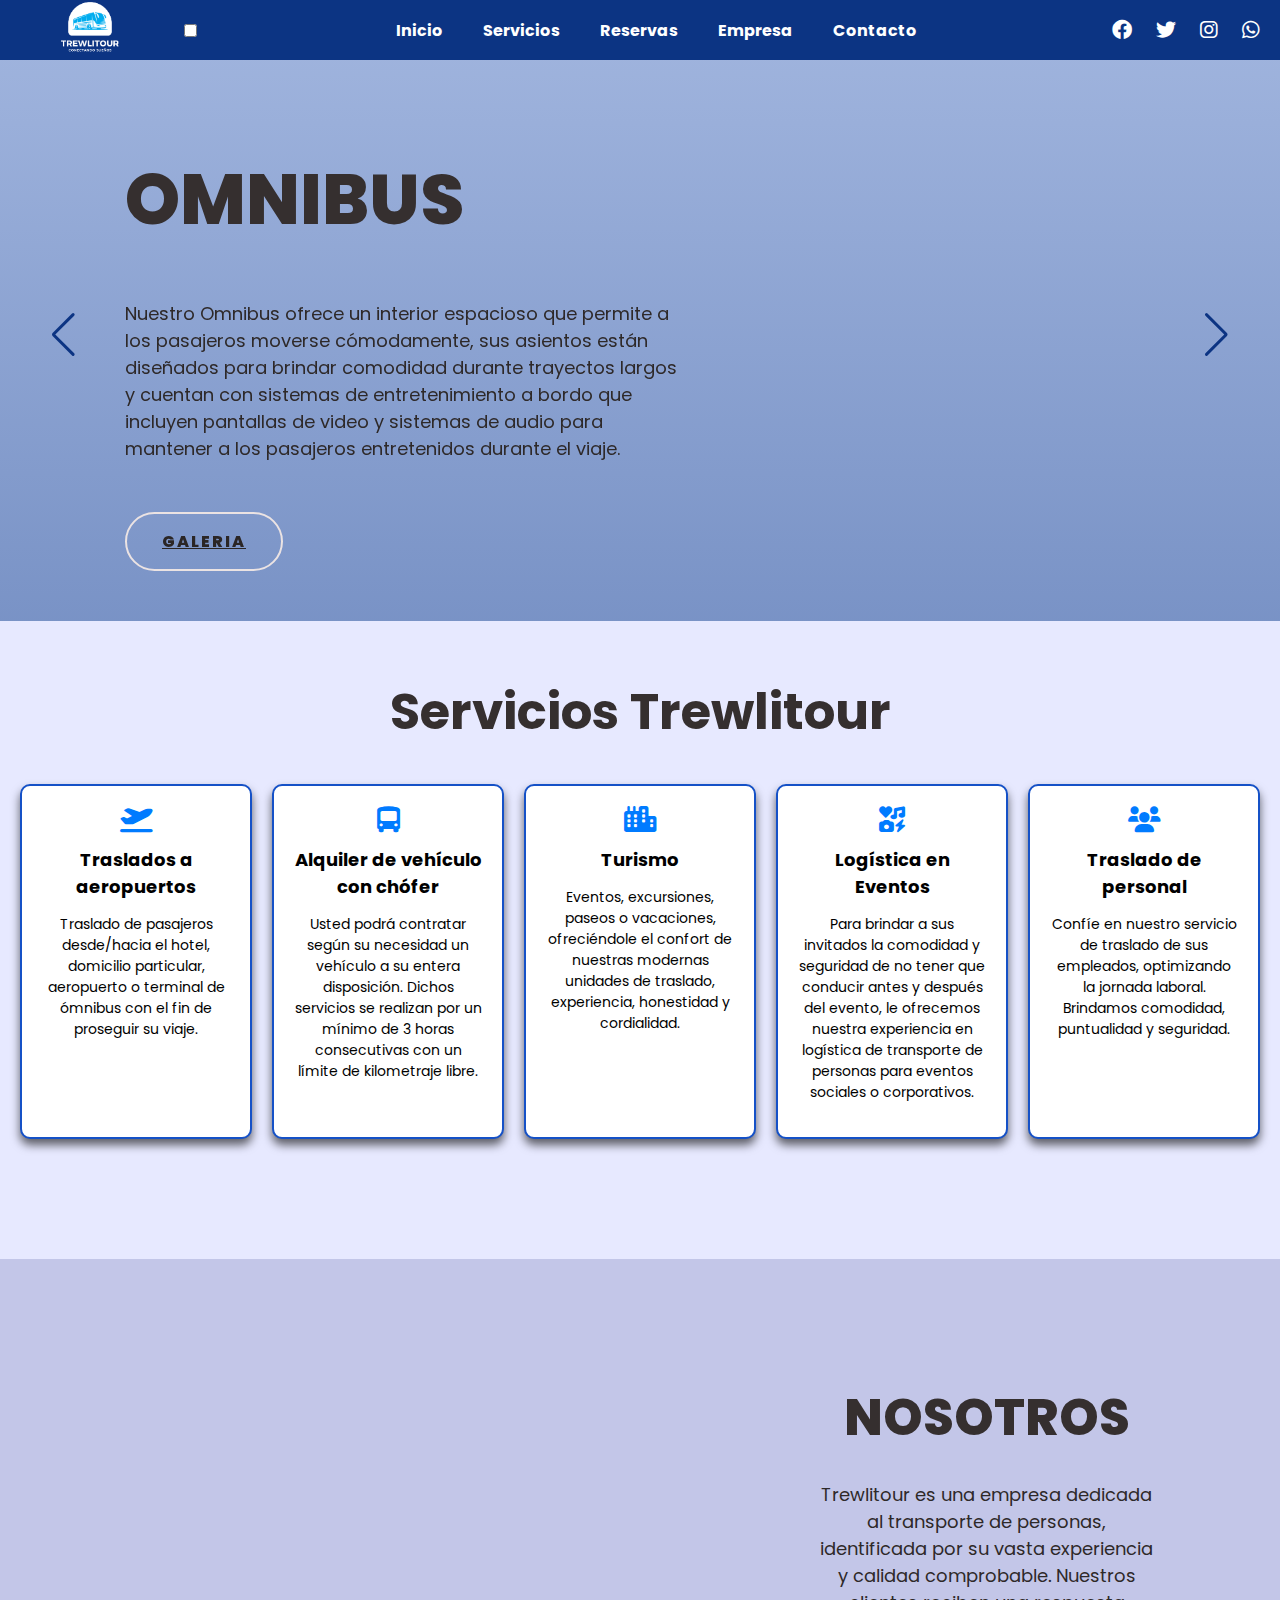
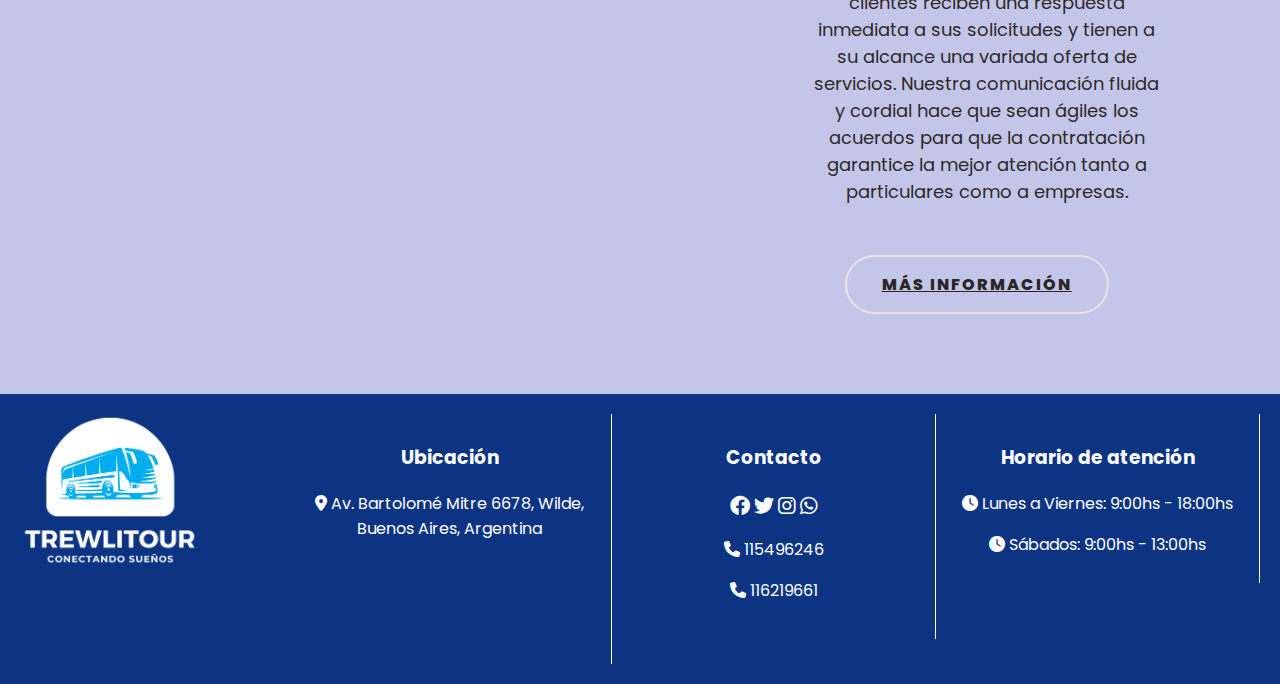
==== commit b2f724f0: "Acomodar Link Java arriba de todo para slider" ====
--- a/index.html
+++ b/index.html
@@ -11,6 +11,8 @@
     <link rel="stylesheet" href="https://cdn.jsdelivr.net/npm/swiper/swiper-bundle.min.css">
     <link rel="stylesheet" href="https://cdnjs.cloudflare.com/ajax/libs/font-awesome/6.0.0-beta3/css/all.min.css">
     <link rel="stylesheet" href="estilo.css">
+    <script src="https://cdn.jsdelivr.net/npm/swiper/swiper-bundle.min.js"></script>
+    <script src="script.js"></script> <!--Hace funcionar el carrusel de vehículos-->
 </head>
 
     <body>
@@ -24,11 +26,10 @@
                 </div>
                 <!-- alt= "Se agrega una descripción de la imagen, para el caso que no sea pueda mostrar, o para personas con capacidades diferentes" -->
 
-            <!--<input type="checkbox" id="menu" />-->
-            <!--Esto lo comenté porque no sé que es ni que hace ya que le falta el cierre(RCZ)-->
-            <!--<label for="menu">
+            <input type="checkbox" id="menu" /><!--le falta el cierre(RCZ)-->
+            <label for="menu">
                 <img src="imagenes/menu.png" class="menu-icono" alt="">
-            </label>--><!--Esto también lo comenté para ver a que pertenecía y no noté ningún cambio(RCZ)-->
+            </label>
                 <!--Román, esto era el menú desplegable, que no recuerdo si funcionaba, para que se hagan las tres rayitas, cuando se achica la pantalla, o abrimos la pág en el cel o tablet-->
                 <div class="menu">
                     <a href="index.html" class="home-link">Inicio</a>
@@ -56,9 +57,10 @@
                                     <div class="slider-txt">
                                         <h1>OMNIBUS</h1>
                                         <P>
-                                            Lorem ipsum dolor sit amet consectetur, adipisicing elit.
-                                            Molestias possimus et repudiandae magni odit, modi nisi corporis eaque
-                                            similique,
+                                            Nuestro Omnibus ofrece un interior espacioso que permite a los pasajeros moverse cómodamente, 
+                                            sus asientos están diseñados para brindar comodidad durante trayectos largos y cuentan con 
+                                            sistemas de entretenimiento a bordo que incluyen pantallas de video y sistemas de audio para 
+                                            mantener a los pasajeros entretenidos durante el viaje.
                                         </P>
                                         <div class="botones">
                                             <a href="#" class="btn-1">Galeria</a>
@@ -74,9 +76,9 @@
                                     <div class="slider-txt">
                                         <h1>MINIBUS</h1>
                                         <P>
-                                            Lorem ipsum dolor sit amet consectetur, adipisicing elit.
-                                            Molestias possimus et repudiandae magni odit, modi nisi corporis eaque
-                                            similique,
+                                            Nuestro Minibus IVECO puede trasladar hasta 24 pasajeros y esta diseñado  incluso para 
+                                            personas con movilidad reducida,  cuenta con asientos muy comodos y soporte lumbar para 
+                                            mejorar la experiencia de los pasajeros.
                                         </P>
                                         <div class="botones">
                                             <a href="#" class="btn-1">Galeria</a>
@@ -92,9 +94,9 @@
                                     <div class="slider-txt">
                                         <h1>COMBI</h1>
                                         <P>
-                                            Lorem ipsum dolor sit amet consectetur, adipisicing elit.
-                                            Molestias possimus et repudiandae magni odit, modi nisi corporis eaque
-                                            similique,
+                                            Nuestra Mercede-Benz Sprinter cuenta con un espacio interior amplio ya que puede llevar 
+                                            hasta 20 pasajeros y debido a su tamaño y capacidad es ideal para el traslado de 
+                                            personas en trayectos de corta a media distancia.
                                         </P>
                                         <div class="botones">
                                             <a href="#" class="btn-1">Galeria</a>
@@ -221,9 +223,6 @@
         </div>
     </footer>
 
-    <script src="https://cdn.jsdelivr.net/npm/swiper/swiper-bundle.min.js"></script>
-
-    <script src="script.js"></script>
 
 </body>
 
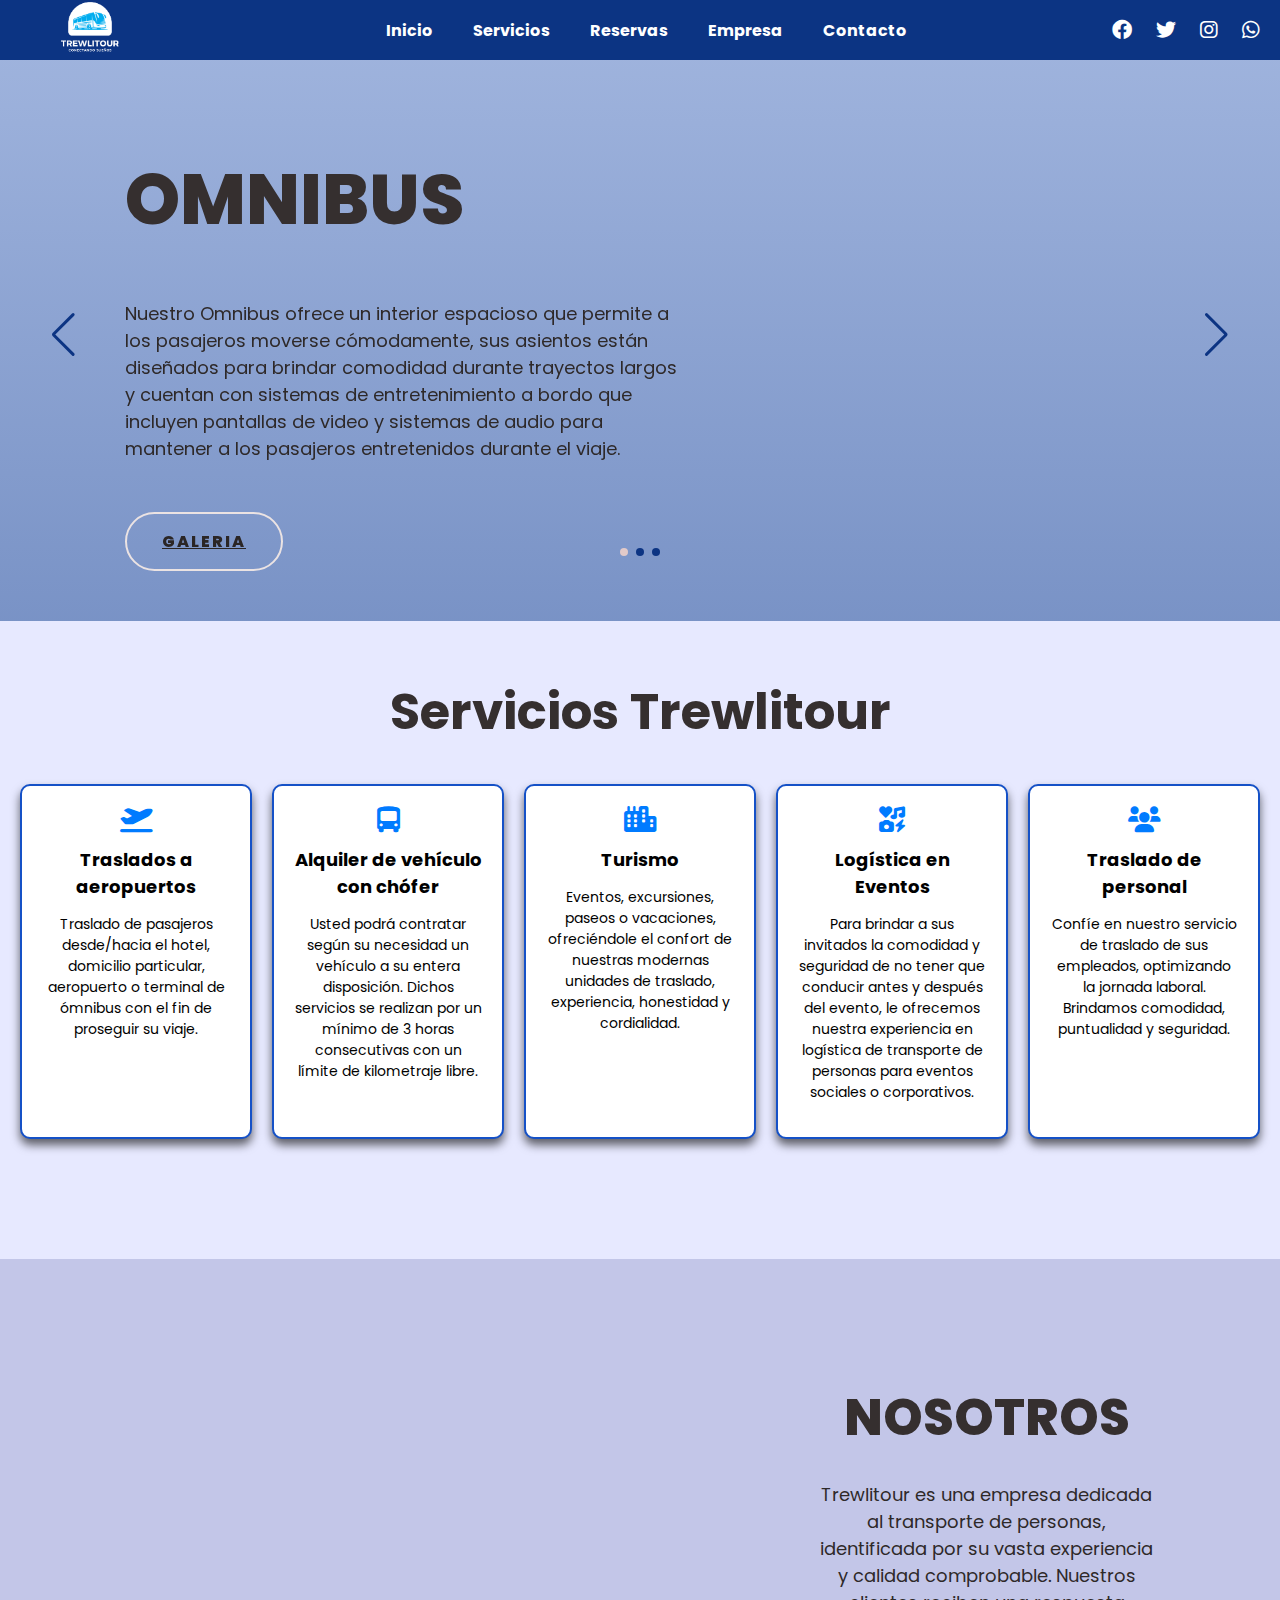
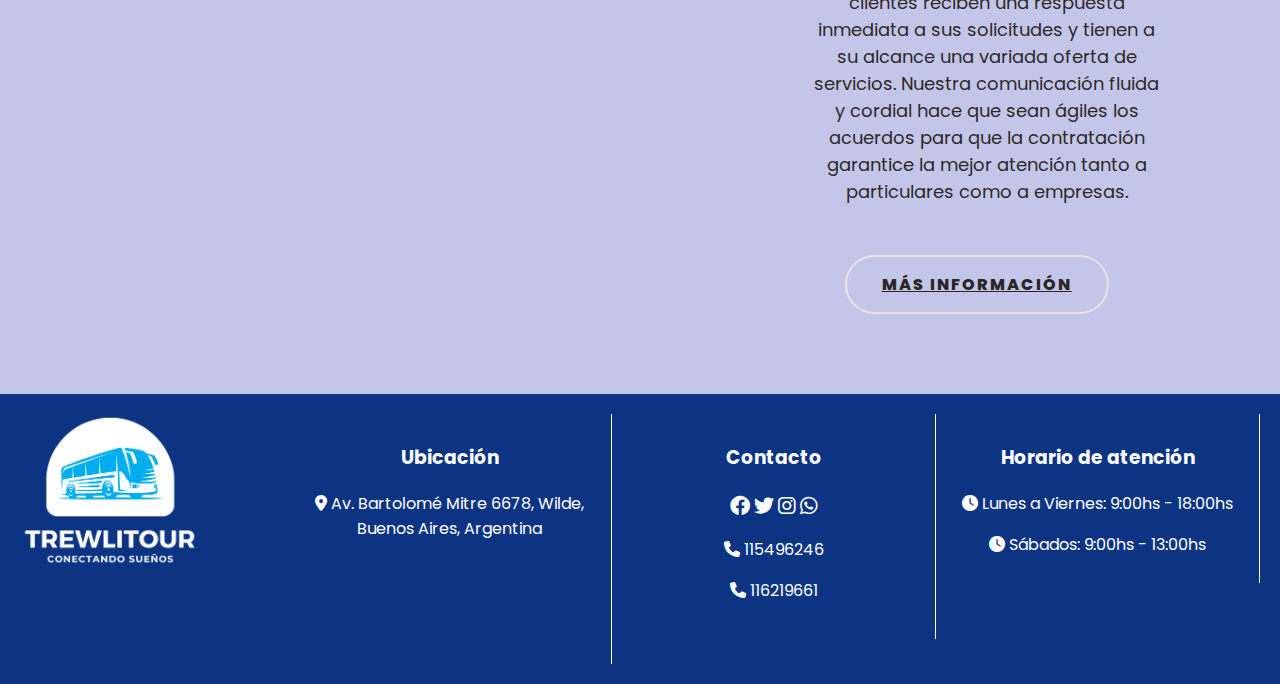
==== commit 68f76478: "Galeria slider" ====
--- a/index.html
+++ b/index.html
@@ -9,10 +9,9 @@
     <!--Favicon: ícono a la izquierda del nombre de la página en el navegador-->
     <link rel="shortcut icon" href="imagenes\favicon-16x16.png" type="image/x-icon">
     <link rel="stylesheet" href="https://cdn.jsdelivr.net/npm/swiper/swiper-bundle.min.css">
+                    <script src="https://cdn.jsdelivr.net/npm/swiper/swiper-bundle.min.js"></script>
     <link rel="stylesheet" href="https://cdnjs.cloudflare.com/ajax/libs/font-awesome/6.0.0-beta3/css/all.min.css">
     <link rel="stylesheet" href="estilo.css">
-    <script src="https://cdn.jsdelivr.net/npm/swiper/swiper-bundle.min.js"></script>
-    <script src="script.js"></script> <!--Hace funcionar el carrusel de vehículos-->
 </head>
 
     <body>
@@ -26,10 +25,11 @@
                 </div>
                 <!-- alt= "Se agrega una descripción de la imagen, para el caso que no sea pueda mostrar, o para personas con capacidades diferentes" -->
 
-            <input type="checkbox" id="menu" /><!--le falta el cierre(RCZ)-->
-            <label for="menu">
+            <!--<input type="checkbox" id="menu" />-->
+            <!--Esto lo comenté porque no sé que es ni que hace ya que le falta el cierre(RCZ)-->
+            <!--<label for="menu">
                 <img src="imagenes/menu.png" class="menu-icono" alt="">
-            </label>
+            </label>--><!--Esto también lo comenté para ver a que pertenecía y no noté ningún cambio(RCZ)-->
                 <!--Román, esto era el menú desplegable, que no recuerdo si funcionaba, para que se hagan las tres rayitas, cuando se achica la pantalla, o abrimos la pág en el cel o tablet-->
                 <div class="menu">
                     <a href="index.html" class="home-link">Inicio</a>
@@ -57,13 +57,14 @@
                                     <div class="slider-txt">
                                         <h1>OMNIBUS</h1>
                                         <P>
-                                            Nuestro Omnibus ofrece un interior espacioso que permite a los pasajeros moverse cómodamente, 
-                                            sus asientos están diseñados para brindar comodidad durante trayectos largos y cuentan con 
-                                            sistemas de entretenimiento a bordo que incluyen pantallas de video y sistemas de audio para 
-                                            mantener a los pasajeros entretenidos durante el viaje.
+                                            Nuestro Omnibus ofrece un interior espacioso que permite a los pasajeros
+                                            moverse cómodamente, sus asientos están diseñados para brindar comodidad durante
+                                            trayectos largos y cuentan con sistemas de entretenimiento a bordo que incluyen
+                                            pantallas de video y sistemas de audio para mantener a los pasajeros
+                                            entretenidos durante el viaje.
                                         </P>
                                         <div class="botones">
-                                            <a href="#" class="btn-1">Galeria</a>
+                                            <a href="galeria.html" class="btn-1">Galeria</a>
                                         </div>
                                     </div>
                                     <div class="slider-img">
@@ -81,7 +82,7 @@
                                             mejorar la experiencia de los pasajeros.
                                         </P>
                                         <div class="botones">
-                                            <a href="#" class="btn-1">Galeria</a>
+                                            <a href="galeria.html" class="btn-1">Galeria</a>
                                         </div>
                                     </div>
                                     <div class="slider-img">
@@ -97,9 +98,8 @@
                                             Nuestra Mercede-Benz Sprinter cuenta con un espacio interior amplio ya que puede llevar 
                                             hasta 20 pasajeros y debido a su tamaño y capacidad es ideal para el traslado de 
                                             personas en trayectos de corta a media distancia.
-                                        </P>
                                         <div class="botones">
-                                            <a href="#" class="btn-1">Galeria</a>
+                                            <a href="galeria.html" class="btn-1">Galeria</a>
                                         </div>
                                     </div>
                                     <div class="slider-img">
@@ -223,6 +223,9 @@
         </div>
     </footer>
 
+    <script src="https://cdn.jsdelivr.net/npm/swiper/swiper-bundle.min.js"></script>
+
+    <script src="script.js"></script>
 
 </body>
 
--- a/estilo.css
+++ b/estilo.css
@@ -381,7 +381,37 @@
 .checkbox {
     margin-right: 50px;
 }
+  /*------------------Galeria-----------------------*/
+ 
+  .galeria-container{
+    background-color:#c3c6e8 ;
+    padding: 100px;
+    align-items: center;
+    justify-content: center;
+    height: 100vh;
+  }
   
+  .galeria-slider {
+    display: flex;
+    width: 800px;
+    height: 500px;
+    margin-top: 20px;
+    
+  }
+
+  .galeria-slider img {
+    width: 0px;
+    flex-grow: 1;
+    object-fit: cover;
+    filter: brightness(80%);
+    transition: .7s ease;
+  }
+
+  .galeria-slider img:hover {
+    width: 650px;
+    opacity: 1;
+    filter: brightness(130%);
+  }
 /*--------------------Footer/Contacto -----------------------------*/
 
 /* color tamaño posicion etc*/
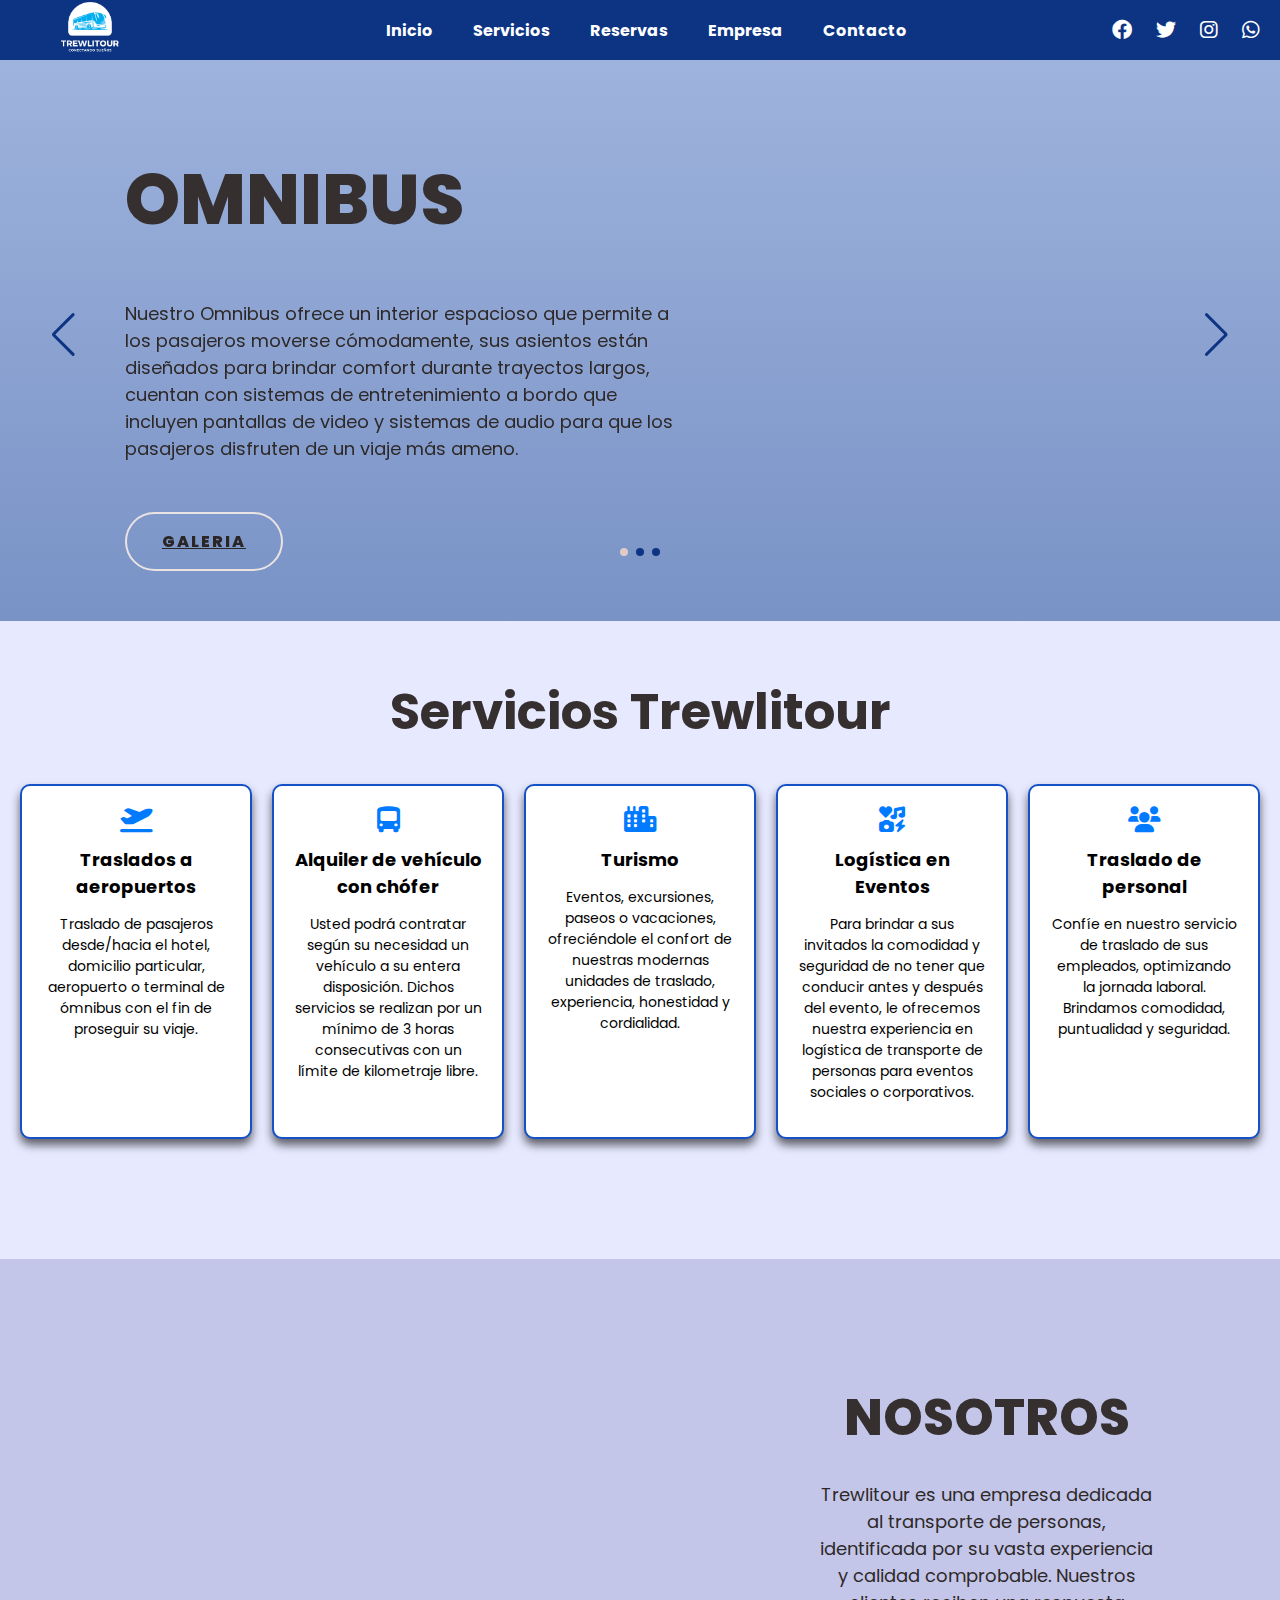
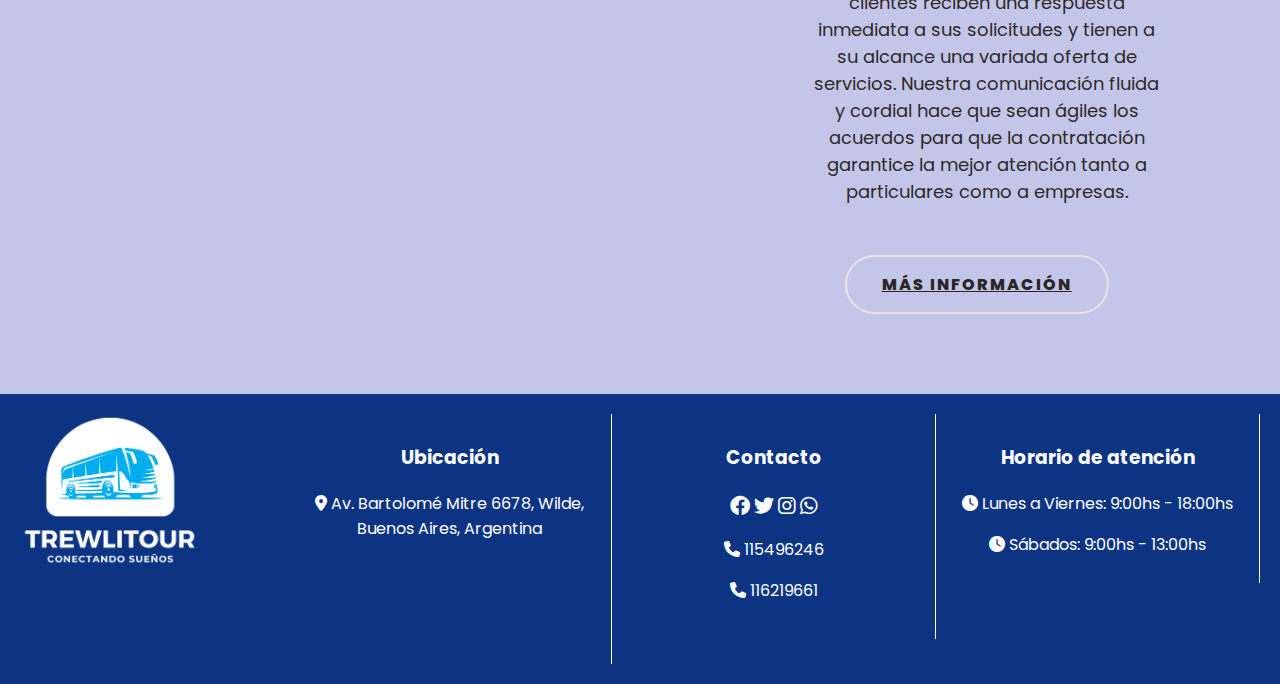
==== commit 8fecec38: "Editamos descripción de "Omnibus"" ====
--- a/index.html
+++ b/index.html
@@ -9,169 +9,172 @@
     <!--Favicon: ícono a la izquierda del nombre de la página en el navegador-->
     <link rel="shortcut icon" href="imagenes\favicon-16x16.png" type="image/x-icon">
     <link rel="stylesheet" href="https://cdn.jsdelivr.net/npm/swiper/swiper-bundle.min.css">
-                    <script src="https://cdn.jsdelivr.net/npm/swiper/swiper-bundle.min.js"></script>
+    <script src="https://cdn.jsdelivr.net/npm/swiper/swiper-bundle.min.js"></script>
     <link rel="stylesheet" href="https://cdnjs.cloudflare.com/ajax/libs/font-awesome/6.0.0-beta3/css/all.min.css">
     <link rel="stylesheet" href="estilo.css">
 </head>
 
-    <body>
-        <header>
-            <!--acá comienza el menú de la página-->
-            <nav class="navbar">
-                <div>
-                    <a href="index.html">
-                        <img class="logo-2" src="imagenes/logoprima.png" alt="">
-                    </a><!--Acá la idea es hacer clic sobre el ícono de la empresa y que retorne al inicio de la página(RCZ))-->
-                </div>
-                <!-- alt= "Se agrega una descripción de la imagen, para el caso que no sea pueda mostrar, o para personas con capacidades diferentes" -->
+<body>
+    <header>
+        <!--acá comienza el menú de la página-->
+        <nav class="navbar">
+            <div>
+                <a href="index.html">
+                    <img class="logo-2" src="imagenes/logoprima.png" alt="">
+                </a><!--Acá la idea es hacer clic sobre el ícono de la empresa y que retorne al inicio de la página(RCZ))-->
+            </div>
+            <!-- alt= "Se agrega una descripción de la imagen, para el caso que no sea pueda mostrar, o para personas con capacidades diferentes" -->
 
             <!--<input type="checkbox" id="menu" />-->
             <!--Esto lo comenté porque no sé que es ni que hace ya que le falta el cierre(RCZ)-->
             <!--<label for="menu">
                 <img src="imagenes/menu.png" class="menu-icono" alt="">
             </label>--><!--Esto también lo comenté para ver a que pertenecía y no noté ningún cambio(RCZ)-->
-                <!--Román, esto era el menú desplegable, que no recuerdo si funcionaba, para que se hagan las tres rayitas, cuando se achica la pantalla, o abrimos la pág en el cel o tablet-->
-                <div class="menu">
-                    <a href="index.html" class="home-link">Inicio</a>
-                    <a href="index.html#servicios">Servicios</a>
-                    <a href="reservas.html" target="_blank">Reservas</a>
-                    <a href="index.html#empresa">Empresa</a>
-                    <a href="index.html#contacto">Contacto</a>
-                </div>
-                <div class="iconos-redes"><!--Cada ícono redirige en una nueva pestaña a la página correspondiente-->
-                    <div class="social">
-                        <a href="http://www.facebook.com" target="_blank"><i class="fa-brands fa-facebook"></i></a>
-                        <a href="http://www.twitter.com" target="_blank"><i class="fa-brands fa-twitter"></i></a>
-                        <a href="http://www.instagram.com" target="_blank"><i class="fa-brands fa-instagram"></i></a>
-                        <a href="https://wa.me/542235469303" target="blank"><i class="fa-brands fa-whatsapp"></i></a>
-                    </div>
-                </div>
-            </nav>
-            <!--acá comienza el slider de la página de inicio-->
-            <div class="menu container">
-                <div class="header-content container">
-                    <div class="swiper mySwiper">
-                        <div class="swiper-wrapper">
-                            <div class="swiper-slide">
-                                <div class="slider">
-                                    <div class="slider-txt">
-                                        <h1>OMNIBUS</h1>
-                                        <P>
-                                            Nuestro Omnibus ofrece un interior espacioso que permite a los pasajeros
-                                            moverse cómodamente, sus asientos están diseñados para brindar comodidad durante
-                                            trayectos largos y cuentan con sistemas de entretenimiento a bordo que incluyen
-                                            pantallas de video y sistemas de audio para mantener a los pasajeros
-                                            entretenidos durante el viaje.
-                                        </P>
-                                        <div class="botones">
-                                            <a href="galeria.html" class="btn-1">Galeria</a>
-                                        </div>
+            <!--Román, esto era el menú desplegable, que no recuerdo si funcionaba, para que se hagan las tres rayitas, cuando se achica la pantalla, o abrimos la pág en el cel o tablet-->
+            <div class="menu">
+                <a href="index.html" class="home-link">Inicio</a>
+                <a href="index.html#servicios">Servicios</a>
+                <a href="reservas.html" target="_blank">Reservas</a>
+                <a href="index.html#empresa">Empresa</a>
+                <a href="index.html#contacto">Contacto</a>
+            </div>
+            <div class="iconos-redes"><!--Cada ícono redirige en una nueva pestaña a la página correspondiente-->
+                <div class="social">
+                    <a href="http://www.facebook.com" target="_blank"><i class="fa-brands fa-facebook"></i></a>
+                    <a href="http://www.twitter.com" target="_blank"><i class="fa-brands fa-twitter"></i></a>
+                    <a href="http://www.instagram.com" target="_blank"><i class="fa-brands fa-instagram"></i></a>
+                    <a href="https://wa.me/542235469303" target="blank"><i class="fa-brands fa-whatsapp"></i></a>
+                </div>
+            </div>
+        </nav>
+        <!--acá comienza el slider de la página de inicio-->
+        <div class="menu container">
+            <div class="header-content container">
+                <div class="swiper mySwiper">
+                    <div class="swiper-wrapper">
+                        <div class="swiper-slide">
+                            <div class="slider">
+                                <div class="slider-txt">
+                                    <h1>OMNIBUS</h1>
+                                    <P>
+                                        Nuestro Omnibus ofrece un interior espacioso que permite a los pasajeros
+                                        moverse cómodamente, sus asientos están diseñados para brindar comfort durante
+                                        trayectos largos, cuentan con sistemas de entretenimiento a bordo que incluyen
+                                        pantallas de video y sistemas de audio para que los pasajeros disfruten
+                                        de un viaje más ameno. 
+                                    </P>
+                                    <div class="botones">
+                                        <a href="galeria.html" class="btn-1">Galeria</a>
                                     </div>
-                                    <div class="slider-img">
-                                        <img src="imagenes/omnibusfondo.jpg" alt="">
+                                </div>
+                                <div class="slider-img">
+                                    <img src="imagenes/omnibusfondo.jpg" alt="">
+                                </div>
+                            </div>
+                        </div>
+                        <div class="swiper-slide">
+                            <div class="slider">
+                                <div class="slider-txt">
+                                    <h1>MINIBUS</h1>
+                                    <P>
+                                        Nuestro Minibus IVECO puede trasladar hasta 24 pasajeros y está diseñado incluso
+                                        para
+                                        personas con movilidad reducida, cuenta con asientos muy cómodos y soporte
+                                        lumbar para
+                                        mejorar la experiencia de los pasajeros.
+                                    </P>
+                                    <div class="botones">
+                                        <a href="galeria.html" class="btn-1">Galeria</a>
                                     </div>
                                 </div>
+                                <div class="slider-img">
+                                    <img src="imagenes/minibusfonfo.webp" alt="">
+                                </div>
                             </div>
-                            <div class="swiper-slide">
-                                <div class="slider">
-                                    <div class="slider-txt">
-                                        <h1>MINIBUS</h1>
-                                        <P>
-                                            Nuestro Minibus IVECO puede trasladar hasta 24 pasajeros y esta diseñado  incluso para 
-                                            personas con movilidad reducida,  cuenta con asientos muy comodos y soporte lumbar para 
-                                            mejorar la experiencia de los pasajeros.
-                                        </P>
-                                        <div class="botones">
-                                            <a href="galeria.html" class="btn-1">Galeria</a>
-                                        </div>
+                        </div>
+                        <div class="swiper-slide">
+                            <div class="slider">
+                                <div class="slider-txt">
+                                    <h1>COMBI</h1>
+                                    <P>
+                                        Nuestra Mercedes-Benz Sprinter cuenta con un espacio interior amplio ya que
+                                        puede llevar
+                                        hasta 20 pasajeros. Debido a su tamaño y capacidad, es ideal para el traslado de
+                                        personas en trayectos de corta a media distancia.
+                                    <div class="botones">
+                                        <a href="galeria.html" class="btn-1">Galeria</a>
                                     </div>
-                                    <div class="slider-img">
-                                        <img src="imagenes/minibusfonfo.webp" alt="">
-                                    </div>
+                                </div>
+                                <div class="slider-img">
+                                    <img src="imagenes/combifondo.webp" alt="">
                                 </div>
                             </div>
-                            <div class="swiper-slide">
-                                <div class="slider">
-                                    <div class="slider-txt">
-                                        <h1>COMBI</h1>
-                                        <P>
-                                            Nuestra Mercede-Benz Sprinter cuenta con un espacio interior amplio ya que puede llevar 
-                                            hasta 20 pasajeros y debido a su tamaño y capacidad es ideal para el traslado de 
-                                            personas en trayectos de corta a media distancia.
-                                        <div class="botones">
-                                            <a href="galeria.html" class="btn-1">Galeria</a>
-                                        </div>
-                                    </div>
-                                    <div class="slider-img">
-                                        <img src="imagenes/combifondo.webp" alt="">
-                                    </div>
-                                </div>
-                            </div>
-                            <!--botones para redirigir-->
                         </div>
-                        <div class="swiper-button-next"></div>
-                        <div class="swiper-button-prev"></div>
-                        <div class="swiper-pagination"></div>
-                    </div>
-                </div>
-        </header>
-        <!--acá comienza la sección de servicios-->
-        <main class="products" id="servicios">
-            <div class="tabs-container">
-                <section class="tab1">
-                    <h1 class="section-title">Servicios Trewlitour</h1>
-                </section>
-                <div class="service-container">
-                    <div class="service-card">
-                        <i class="fa-solid fa-plane-departure"></i>
-                        <h4>Traslados a aeropuertos</h4>
-                        <div class="service-description">
-                            <p>Traslado de pasajeros desde/hacia el hotel, domicilio particular,
-                                aeropuerto o terminal de ómnibus con el fin de proseguir su viaje.</p>
-                        </div>
-                    </div>
-                    <div class="service-card">
-                        <i class="fa-solid fa-bus-simple"></i>
-                        <h4>Alquiler de vehículo con chófer</h4>
-                        <div class="service-description">
-                            <p>Usted podrá contratar según su necesidad un vehículo a su entera
-                                disposición. Dichos servicios se realizan por un mínimo de 3 horas
-                                consecutivas con un límite de kilometraje libre.</p>
-                        </div>
-                    </div>
-                    <div class="service-card">
-                        <i class="fa-solid fa-city"></i>
-                        <h4>Turismo</h4>
-                        <div class="service-description">
-                            <p>Eventos, excursiones, paseos o vacaciones, ofreciéndole el confort de
-                                nuestras modernas unidades de traslado, experiencia, honestidad y
-                                cordialidad.</p>
-                        </div>
-                    </div>
-                    <div class="service-card">
-                        <i class="fa-solid fa-icons"></i>
-                        <h4>Logística en Eventos</h4>
-                        <div class="service-description">
-                            <p>Para brindar a sus invitados la comodidad y seguridad de no tener que
-                                conducir antes y después del evento, le ofrecemos nuestra experiencia
-                                en logística de transporte de personas para eventos sociales o
-                                corporativos.</p>
-                        </div>
-                    </div>
-                    <div class="service-card">
-                        <i class="fa-solid fa-users"></i>
-                        <h4>Traslado de personal</h4>
-                        <div class="service-description">
-                            <!-- Completo descripción de traslado de personal -->
-                            <p>Confíe en nuestro servicio de traslado de sus empleados, optimizando la jornada laboral.
-                                Brindamos comodidad, puntualidad y seguridad.</p>
-                        </div>
-                    </div>
-                </div>
-            </div>
-        </main>
-
-        <!--Acá empieza la sección de información de la empresa-->
+                        <!--botones para redirigir-->
+                    </div>
+                    <div class="swiper-button-next"></div>
+                    <div class="swiper-button-prev"></div>
+                    <div class="swiper-pagination"></div>
+                </div>
+            </div>
+    </header>
+    <!--acá comienza la sección de servicios-->
+    <main class="products" id="servicios">
+        <div class="tabs-container">
+            <section class="tab1">
+                <h1 class="section-title">Servicios Trewlitour</h1>
+            </section>
+            <div class="service-container">
+                <div class="service-card">
+                    <i class="fa-solid fa-plane-departure"></i>
+                    <h4>Traslados a aeropuertos</h4>
+                    <div class="service-description">
+                        <p>Traslado de pasajeros desde/hacia el hotel, domicilio particular,
+                            aeropuerto o terminal de ómnibus con el fin de proseguir su viaje.</p>
+                    </div>
+                </div>
+                <div class="service-card">
+                    <i class="fa-solid fa-bus-simple"></i>
+                    <h4>Alquiler de vehículo con chófer</h4>
+                    <div class="service-description">
+                        <p>Usted podrá contratar según su necesidad un vehículo a su entera
+                            disposición. Dichos servicios se realizan por un mínimo de 3 horas
+                            consecutivas con un límite de kilometraje libre.</p>
+                    </div>
+                </div>
+                <div class="service-card">
+                    <i class="fa-solid fa-city"></i>
+                    <h4>Turismo</h4>
+                    <div class="service-description">
+                        <p>Eventos, excursiones, paseos o vacaciones, ofreciéndole el confort de
+                            nuestras modernas unidades de traslado, experiencia, honestidad y
+                            cordialidad.</p>
+                    </div>
+                </div>
+                <div class="service-card">
+                    <i class="fa-solid fa-icons"></i>
+                    <h4>Logística en Eventos</h4>
+                    <div class="service-description">
+                        <p>Para brindar a sus invitados la comodidad y seguridad de no tener que
+                            conducir antes y después del evento, le ofrecemos nuestra experiencia
+                            en logística de transporte de personas para eventos sociales o
+                            corporativos.</p>
+                    </div>
+                </div>
+                <div class="service-card">
+                    <i class="fa-solid fa-users"></i>
+                    <h4>Traslado de personal</h4>
+                    <div class="service-description">
+                        <!-- Completo descripción de traslado de personal -->
+                        <p>Confíe en nuestro servicio de traslado de sus empleados, optimizando la jornada laboral.
+                            Brindamos comodidad, puntualidad y seguridad.</p>
+                    </div>
+                </div>
+            </div>
+        </div>
+    </main>
+
+    <!--Acá empieza la sección de información de la empresa-->
     <section class="info" id="empresa">
         <div class="info-img">
             <img src="imagenes/flota1.jpg" alt="">
@@ -201,20 +204,20 @@
             <h3>Ubicación</h3>
             <p><i class="fa-solid fa-location-dot"></i> Av. Bartolomé Mitre 6678, Wilde, Buenos Aires, Argentina</p>
             <iframe class="map"
-            src="https://www.google.com/maps/embed?pb=!1m18!1m12!1m3!1d7800.808729382105!2d-58.3176132976756!3d-34.70931498886773!2m3!1f0!2f0!3f0!3m2!1i1024!2i768!4f13.1!3m3!1m2!1s0x95a332701f8318f7%3A0xdceba27733c76aad!2sAv.%20Bartolom%C3%A9%20Mitre%206678%2C%20B1875ABJ%20Wilde%2C%20Provincia%20de%20Buenos%20Aires!5e0!3m2!1ses-419!2sar!4v1697747639187!5m2!1ses-419!2sar"
-            width="300" height="80" style="border:0;" allowfullscreen="" loading="lazy"
-            referrerpolicy="no-referrer-when-downgrade"></iframe>
+                src="https://www.google.com/maps/embed?pb=!1m18!1m12!1m3!1d7800.808729382105!2d-58.3176132976756!3d-34.70931498886773!2m3!1f0!2f0!3f0!3m2!1i1024!2i768!4f13.1!3m3!1m2!1s0x95a332701f8318f7%3A0xdceba27733c76aad!2sAv.%20Bartolom%C3%A9%20Mitre%206678%2C%20B1875ABJ%20Wilde%2C%20Provincia%20de%20Buenos%20Aires!5e0!3m2!1ses-419!2sar!4v1697747639187!5m2!1ses-419!2sar"
+                width="300" height="80" style="border:0;" allowfullscreen="" loading="lazy"
+                referrerpolicy="no-referrer-when-downgrade"></iframe>
         </div>
         <div class="contact-info">
             <h3>Contacto</h3>
-                <p class="icon-footer">
-                    <a href="http://www.facebook.com" target="_blank"><i class="fa-brands fa-facebook"></i></a>
-                    <a href="http://www.twitter.com" target="_blank"><i class="fa-brands fa-twitter"></i></a>
-                    <a href="http://www.instagram.com" target="_blank"><i class="fa-brands fa-instagram"></i></a>
-                    <a href="https://wa.me/542235469303" target="blank"><i class="fa-brands fa-whatsapp"></i></a>
-                </p>
-                <p><i class="fa-solid fa-phone"></i> 115496246</p>
-                <p><i class="fa-solid fa-phone"></i> 116219661</p>
+            <p class="icon-footer">
+                <a href="http://www.facebook.com" target="_blank"><i class="fa-brands fa-facebook"></i></a>
+                <a href="http://www.twitter.com" target="_blank"><i class="fa-brands fa-twitter"></i></a>
+                <a href="http://www.instagram.com" target="_blank"><i class="fa-brands fa-instagram"></i></a>
+                <a href="https://wa.me/542235469303" target="blank"><i class="fa-brands fa-whatsapp"></i></a>
+            </p>
+            <p><i class="fa-solid fa-phone"></i> 115496246</p>
+            <p><i class="fa-solid fa-phone"></i> 116219661</p>
         </div>
         <div class="horario-de-atencion">
             <h3>Horario de atención</h3>
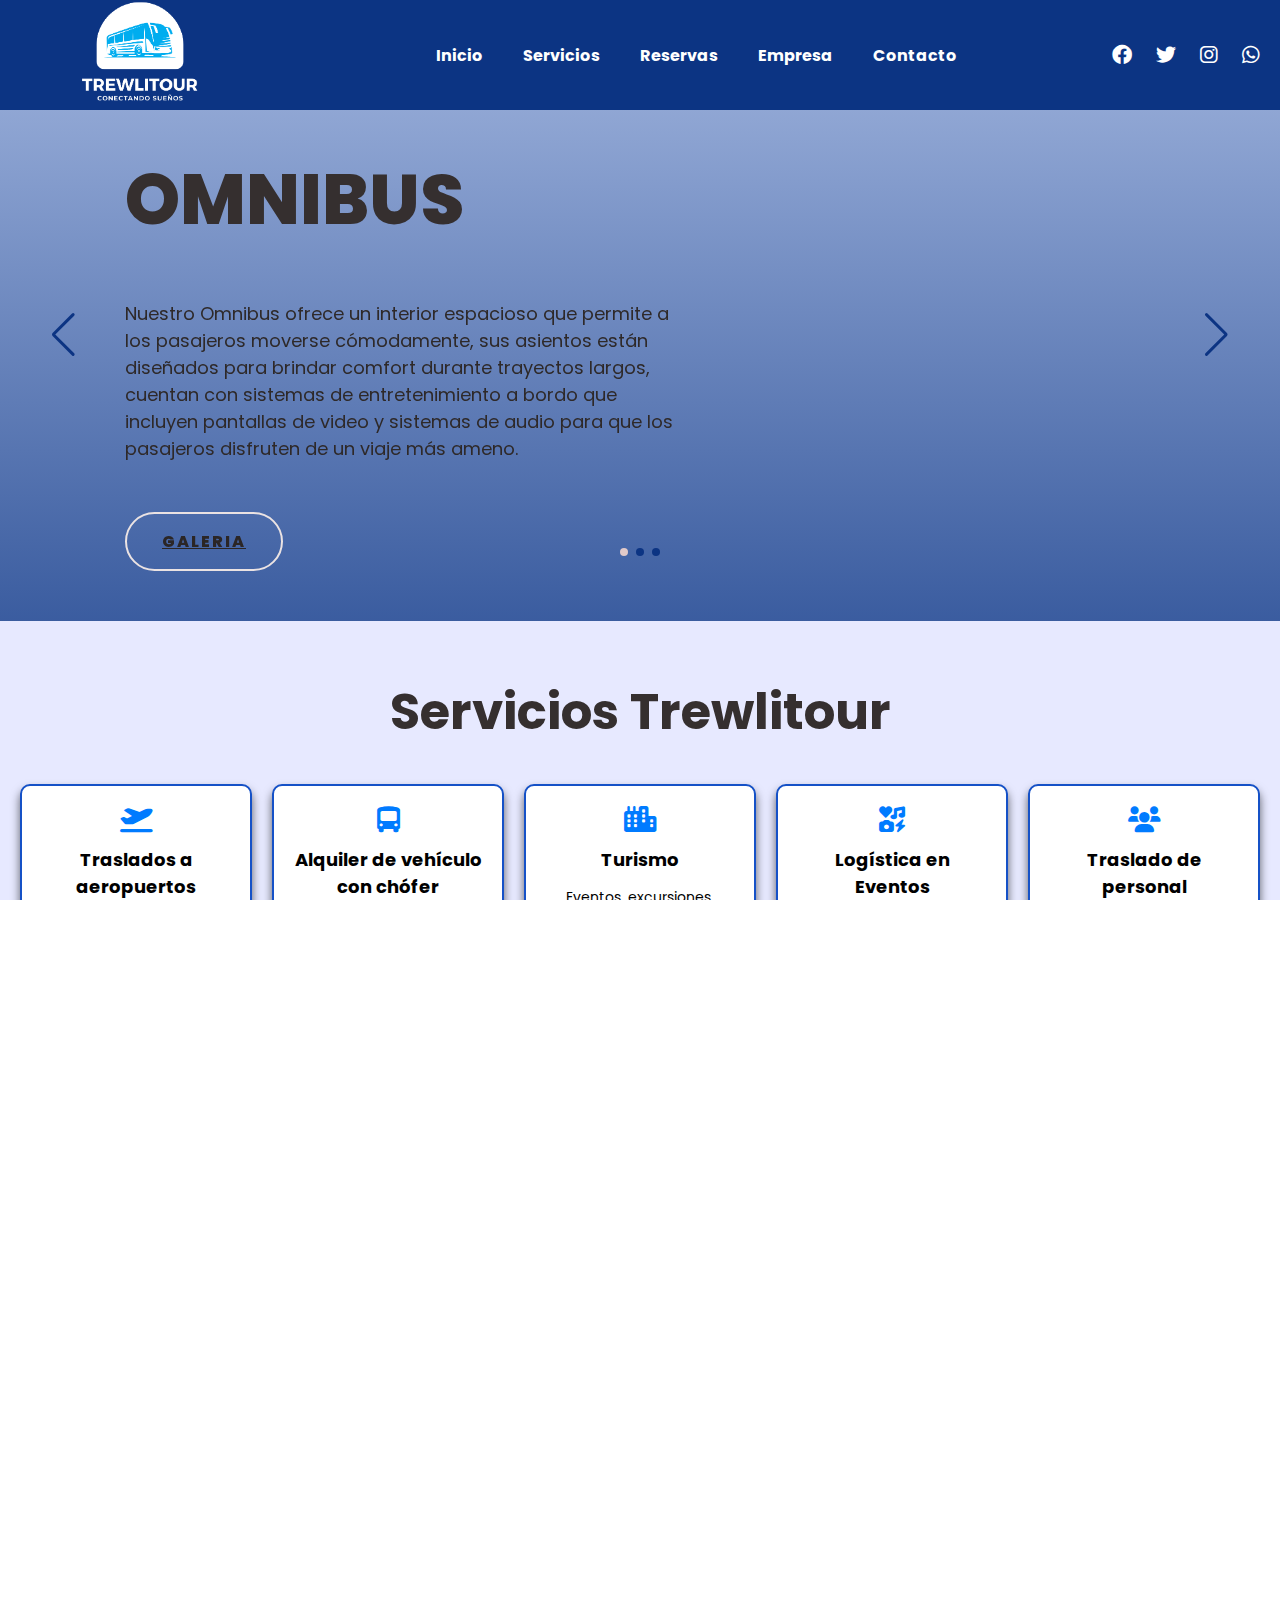
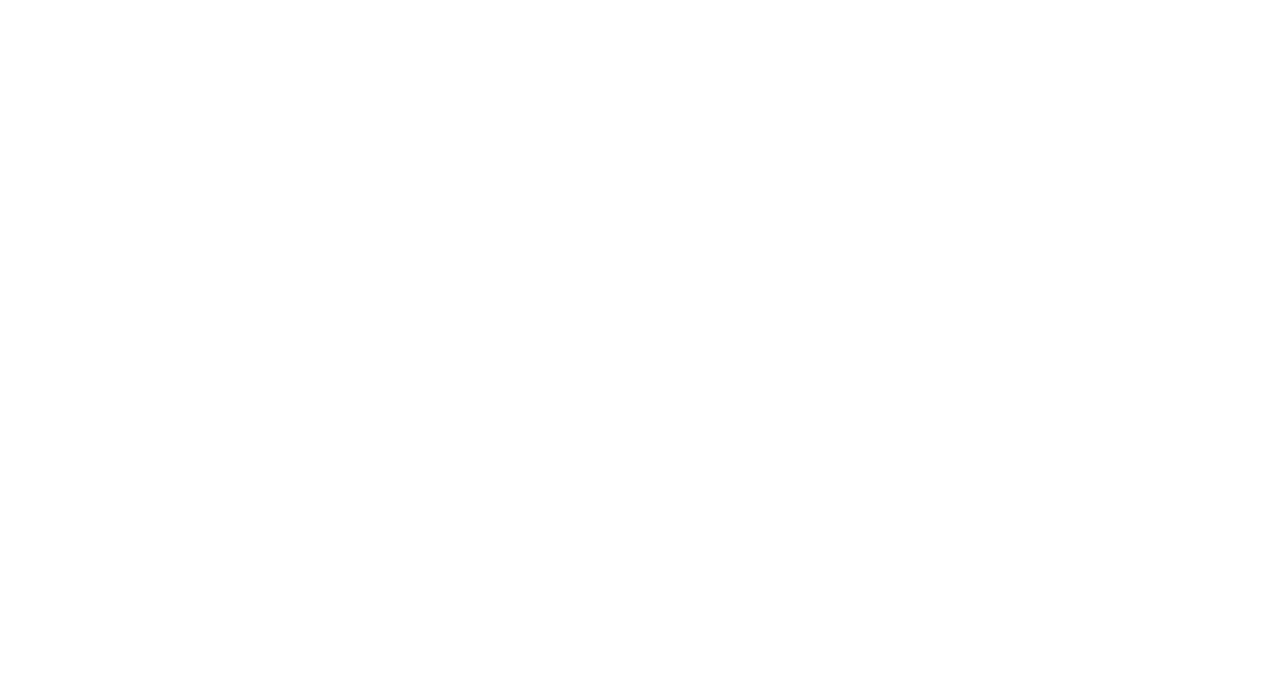
==== commit 30197dce: "Icono de menu y estilos reponsivos" ====
--- a/index.html
+++ b/index.html
@@ -12,6 +12,7 @@
     <script src="https://cdn.jsdelivr.net/npm/swiper/swiper-bundle.min.js"></script>
     <link rel="stylesheet" href="https://cdnjs.cloudflare.com/ajax/libs/font-awesome/6.0.0-beta3/css/all.min.css">
     <link rel="stylesheet" href="estilo.css">
+    
 </head>
 
 <body>
@@ -20,17 +21,12 @@
         <nav class="navbar">
             <div>
                 <a href="index.html">
-                    <img class="logo-2" src="imagenes/logoprima.png" alt="">
+                    <img class="logo-2" src="imagenes/logoprima.png" alt="logo de la empresa" width="300" height="300">
                 </a><!--Acá la idea es hacer clic sobre el ícono de la empresa y que retorne al inicio de la página(RCZ))-->
             </div>
             <!-- alt= "Se agrega una descripción de la imagen, para el caso que no sea pueda mostrar, o para personas con capacidades diferentes" -->
 
-            <!--<input type="checkbox" id="menu" />-->
-            <!--Esto lo comenté porque no sé que es ni que hace ya que le falta el cierre(RCZ)-->
-            <!--<label for="menu">
-                <img src="imagenes/menu.png" class="menu-icono" alt="">
-            </label>--><!--Esto también lo comenté para ver a que pertenecía y no noté ningún cambio(RCZ)-->
-            <!--Román, esto era el menú desplegable, que no recuerdo si funcionaba, para que se hagan las tres rayitas, cuando se achica la pantalla, o abrimos la pág en el cel o tablet-->
+           
             <div class="menu">
                 <a href="index.html" class="home-link">Inicio</a>
                 <a href="index.html#servicios">Servicios</a>
@@ -45,6 +41,9 @@
                     <a href="http://www.instagram.com" target="_blank"><i class="fa-brands fa-instagram"></i></a>
                     <a href="https://wa.me/542235469303" target="blank"><i class="fa-brands fa-whatsapp"></i></a>
                 </div>
+            </div>
+            <div class="menu-icono">
+                <i class="fa-solid fa-bars"></i>
             </div>
         </nav>
         <!--acá comienza el slider de la página de inicio-->
@@ -58,10 +57,10 @@
                                     <h1>OMNIBUS</h1>
                                     <P>
                                         Nuestro Omnibus ofrece un interior espacioso que permite a los pasajeros
-                                        moverse cómodamente, sus asientos están diseñados para brindar comfort durante
-                                        trayectos largos, cuentan con sistemas de entretenimiento a bordo que incluyen
-                                        pantallas de video y sistemas de audio para que los pasajeros disfruten
-                                        de un viaje más ameno. 
+                                        moverse cómodamente, sus asientos están diseñados para brindar comfort 
+                                        durante trayectos largos, cuentan con sistemas de entretenimiento a bordo
+                                        que incluyen pantallas de video y sistemas de audio para que los pasajeros 
+                                        disfruten de un viaje más ameno. 
                                     </P>
                                     <div class="botones">
                                         <a href="galeria.html" class="btn-1">Galeria</a>
@@ -78,10 +77,8 @@
                                     <h1>MINIBUS</h1>
                                     <P>
                                         Nuestro Minibus IVECO puede trasladar hasta 24 pasajeros y está diseñado incluso
-                                        para
-                                        personas con movilidad reducida, cuenta con asientos muy cómodos y soporte
-                                        lumbar para
-                                        mejorar la experiencia de los pasajeros.
+                                        para personas con movilidad reducida, cuenta con asientos muy cómodos y soporte
+                                        lumbar para mejorar la experiencia de los pasajeros.
                                     </P>
                                     <div class="botones">
                                         <a href="galeria.html" class="btn-1">Galeria</a>
@@ -98,9 +95,8 @@
                                     <h1>COMBI</h1>
                                     <P>
                                         Nuestra Mercedes-Benz Sprinter cuenta con un espacio interior amplio ya que
-                                        puede llevar
-                                        hasta 20 pasajeros. Debido a su tamaño y capacidad, es ideal para el traslado de
-                                        personas en trayectos de corta a media distancia.
+                                        puede llevar hasta 20 pasajeros. Debido a su tamaño y capacidad, es ideal 
+                                        para el traslado de personas en trayectos de corta a media distancia.
                                     <div class="botones">
                                         <a href="galeria.html" class="btn-1">Galeria</a>
                                     </div>
@@ -190,7 +186,7 @@
                 como a empresas.
             </p>
             <a href="reservas.html" class="btn-1" target="_blank">Más información</a>
-            <!-- en este botón de más información lleva al form. de-->
+            <!--este botón de más información lleva al form. de reservas-->
         </div>
     </section>
     <!--acá comienza una nueva sección de footer/contacto-->
@@ -227,9 +223,10 @@
     </footer>
 
     <script src="https://cdn.jsdelivr.net/npm/swiper/swiper-bundle.min.js"></script>
-
     <script src="script.js"></script>
 
+    
+
 </body>
 
 </html>--- a/estilo.css
+++ b/estilo.css
@@ -1,12 +1,12 @@
 @import url('https://fonts.googleapis.com/css2?family=Poppins:wght@400;500;600;800&display=swap');
 
-/* {
+/* * {
     margin: 0;
     padding: 0;
     box-sizing: border-box;
     text-decoration: none;
     list-style: none;
-}*/
+} */
 
 /*  color de fondo de página y fuente*/
 body {
@@ -14,7 +14,7 @@
     padding: 0;
     background-image: linear-gradient(to top, #0c3483 0%, #a2b6df 100%, #6b8cce 100%, #a2b6df 100%);
     font-family: 'Poppins', sans-serif;
-    
+
 }
 
 
@@ -26,46 +26,58 @@
 }
 
 .navbar {
-    background-color: #0c3483; 
-    position: fixed; 
-    width: 100%; 
+    background-color: #0c3483;
+    position: fixed;
+    width: 100%;
+    height: 100;
     display: flex;
     justify-content: space-between;
     align-items: center;
-    padding: 0 20px; 
-    height: 60px; 
+    padding: 0 20px;
+    height: 110px;
     z-index: 9999;
 }
 
 .navbar a {
-    color: white; 
-    text-decoration: none; 
-    margin: 0 20px; 
-    font-weight: bold; 
+    color: white;
+    text-decoration: none;
+    margin: 0 20px;
+    font-weight: bold;
 }
 
 /* Ajusta el margen derecho del logo para separarlo del borde izquierdo */
 .navbar .logo-2 {
-    width: 100px; 
+    width: 200px;
     height: auto;
-    cursor: pointer; 
-    margin-right: 20px; 
+    cursor: pointer;
+    margin-right: 20px;
 }
 
 /* Ajusta el margen izquierdo de .menu para centrar los elementos */
 .navbar .menu {
-    margin-left: auto; 
-}
-
-.navbar .iconos-redes {
-    margin-left: auto; 
+    margin-left: auto;
+}
+
+.navbar .iconos-redes{
+    margin-left: auto;
     margin-right: 20px;
 }
 
 .navbar .iconos-redes a {
     color: white;
     text-decoration: none;
-    margin-left: 0; 
+    margin-left: 0;
+    font-size: 20px;
+}
+
+.navbar .menu-icono{
+    display: none;
+}
+
+.navbar .menu-icono i{
+    color: white;
+    text-decoration: none;
+    margin-left: 0;
     font-size: 20px;
 }
 
@@ -76,6 +88,7 @@
     max-width: 1200px;
     margin: 0 auto;
 }
+
 /*tamaño de las flechas*/
 .swiper-button-prev::after,
 .swiper-button-next::after {
@@ -86,11 +99,13 @@
 .swiper-button-next:hover::after {
     font-size: 50px;
 }
+
 /*color de las flechas*/
 .swiper-button-next,
 .swiper-button-prev {
     color: #0c3483;
 }
+
 /*color de los puntitos del slider*/
 .swiper-pagination-bullet {
     background-color: #0c3483;
@@ -106,7 +121,8 @@
     margin-top: 200px;
     padding-bottom: 50px;
 }
-/*alineacion de texto del slider*/
+
+/*alineación de texto del slider*/
 .slider {
     display: flex;
     align-items: center;
@@ -116,6 +132,7 @@
     margin-left: 85px;
     width: 50%;
 }
+
 /*color y tamaño del texto del slider*/
 .slider-txt h1 {
     font-size: 70px;
@@ -129,12 +146,12 @@
     color: #2e2929;
 }
 
-/*boton de galeria*/
+/*botón de galeria*/
 .botones {
     margin-top: 50px;
 }
 
-/*forma y color del circulo que rodea al boton de galeria*/
+/*forma y color del círculo que rodea al botón de galeria*/
 .btn-1 {
     display: inline-block;
     padding: 15px 35px;
@@ -147,12 +164,13 @@
     border-radius: 50px;
 }
 
-/*color del circulo al posicinar el cursor*/
+/*color del círculo al posicinar el cursor*/
 .btn-1:hover {
     background-color: #0c3483;
-    color:#ebe3e3
-}
-/*tamaño y posicion de las imagenes del slider*/
+    color: #ebe3e3
+}
+
+/*tamaño y posición de las imágenes del slider*/
 .slider-img {
     width: 50%;
 }
@@ -167,7 +185,8 @@
     margin-top: 100px;
     padding-bottom: 50px;
 }
-/*alineacion de texto del slider*/
+
+/*alineación de texto del slider*/
 .slider {
     display: flex;
     align-items: center;
@@ -177,6 +196,7 @@
     margin-left: 85px;
     width: 50%;
 }
+
 /*color y tamaño del texto del slider*/
 .slider-txt h1 {
     font-size: 70px;
@@ -195,7 +215,7 @@
     margin-top: 50px;
 }
 
-/*forma y color del circulo que rodea al boton de galeria*/
+/*forma y color del círculo que rodea al botón de galeria*/
 .btn-1 {
     display: inline-block;
     padding: 15px 35px;
@@ -209,13 +229,14 @@
     transition: transform 0.3s;
 }
 
-/*color del circulo al posicinar el cursor*/
+/*color del círculo al posicionar el cursor*/
 .btn-1:hover {
     background-color: #0c3483;
-    color:#ebe3e3;
+    color: #ebe3e3;
     transform: scale(1.05);
 }
-/*tamaño y posicion de las imagenes del slider*/
+
+/*tamaño y posición de las imágenes del slider*/
 .slider-img {
     width: 50%;
 }
@@ -227,18 +248,20 @@
 
 /*------------------------------------------------*/
 
-/*tamaño del icono del inicio cuando se encuentra responsive*/
+/*tamaño del ícono del inicio cuando se encuentra responsive*/
 .menu-icono {
     width: 25px;
 }
-/*el icono se esconde cuando esta en modo escritorio*/
+
+/*el ícono se esconde cuando esta en modo escritorio*/
 .menu label {
     cursor: pointer;
     display: none;
 }
+
 /*-----------------------Servicios-----------------------*/
 
-/*color de fondo de la seccion de servicios*/
+/*color de fondo de la sección de servicios*/
 /* Estilo para la sección de servicios */
 .products {
     background-color: #e7e9ff;
@@ -249,32 +272,37 @@
 /* Contenedor de las tarjetas */
 .service-container {
     display: flex;
-    justify-content: center; /* Centra las tarjetas horizontalmente */
-    gap: 20px; /* Espacio entre las tarjetas */
+    justify-content: center;
+    /* Centra las tarjetas horizontalmente */
+    gap: 20px;
+    /* Espacio entre las tarjetas */
     margin-bottom: 100px;
 }
 
 /* Estilo base para las tarjetas */
 .service-card {
-    flex: 0 1 calc(20% - 20px); /* Ajusta el ancho de cada tarjeta según el espacio disponible */
-    background-color: #fff; /* Color de fondo de las tarjetas */
+    flex: 0 1 calc(20% - 20px);
+    /* Ajusta el ancho de cada tarjeta según el espacio disponible */
+    background-color: #fff;
+    /* Color de fondo de las tarjetas */
     padding: 20px;
-    border-radius: 10px; 
-    border: 2px solid #1551c7; 
+    border-radius: 10px;
+    border: 2px solid #1551c7;
     text-align: center;
-    box-shadow: 0 6px 10px rgba(0, 0, 0, 0.6); 
+    box-shadow: 0 6px 10px rgba(0, 0, 0, 0.6);
     max-width: calc(20% - 20px);
-    transition: transform 0.3s; 
+    transition: transform 0.3s;
 }
 
 /* Cambia el tamaño de las tarjetas en hover */
 .service-card:hover {
     transform: scale(1.05);
 }
+
 /* Estilos para la imagen en las tarjetas */
 .service-card i {
-    font-size: 26px; 
-    color: #007bff; 
+    font-size: 26px;
+    color: #007bff;
 }
 
 /* Estilos para el título y descripción en las tarjetas */
@@ -287,7 +315,7 @@
     font-size: 14px;
 }
 
-.section-title{
+.section-title {
     font-size: 50px;
     color: #352f2f;
 }
@@ -296,34 +324,37 @@
 
 /*--------------------INFORMACION--------------*/
 
-/*seccion de la la ubicacion y tamaños de la informacion*/
+/*sección de la ubicación y tamaños de la información*/
 
 .info {
     padding: 80px 100px;
     display: flex;
     align-items: center;
     justify-content: center;
-    background-color: #c3c6e8 ;
-    
+    background-color: #c3c6e8;
+
 }
 
 .info-img {
     width: 100%;
 }
-/*tamaño de la imagen de la informacion*/
+
+/*tamaño de la imagen de la información*/
 .info-img img {
-    width: 100%; 
-    max-width: 650px; 
-    height: auto; 
+    width: 100%;
+    max-width: 650px;
+    height: auto;
     border-radius: 40px;
     box-shadow: 5px 5px 10px rgba(0, 0, 0, 0.6);
 }
-/*para que la seccion se va correctamente*/
+
+/*para que la sección se vea correctamente*/
 .info-txt {
     width: 50%;
     text-align: center;
     padding: 0 20px;
 }
+
 /*tamaño y color de la palabra nosotros*/
 .info-txt h2 {
     font-size: 50px;
@@ -332,7 +363,8 @@
     text-transform: uppercase;
     margin-bottom: 25px;
 }
-/*color y tamaño del parrafo*/ 
+
+/*color y tamaño del párrafo*/
 .info-txt p {
     font-size: 18px;
     color: #2e2929;
@@ -343,78 +375,93 @@
 /*-------------------- Reservas ------------------------------*/
 
 .title-form {
-    margin-top: 80px; 
+    margin-top: 80px;
 }
 
 .container-form {
-    text-align: center; 
+    text-align: center;
     font-family: 'Poppins', sans-serif;
     font-size: 22px;
-    color:#2e2929;
-}   
-
-.products-form{
-    background-color:#c3c6e8 ;
+    color: #2e2929;
+}
+
+.products-form {
+    background-color: #c3c6e8;
     padding: 20px;
     text-align: center;
 }
 
 .etiq-camp {
     display: flex;
-    flex-direction: column; 
+    flex-direction: column;
     align-items: center;
-    margin-bottom: 10px; 
+    margin-bottom: 10px;
     text-align: left;
 }
-  
+
 input[type="text"],
 input[type="email"],
 textarea {
-    width: 30%; 
-    padding: 10px; 
-    margin: 5px; 
+    width: 30%;
+    padding: 10px;
+    margin: 5px;
     border: 1px solid #ccc;
     border-radius: 5px;
 }
-  
+
 .radio,
 .checkbox {
     margin-right: 50px;
 }
-  /*------------------Galeria-----------------------*/
- 
-  .galeria-container{
-    background-color:#c3c6e8 ;
+
+/*------------------Galeria-----------------------*/
+/* Establecer estilos para el cuerpo de la página y el contenedor */
+body, html {
+    margin: 0;
+    padding: 0;
+    overflow: auto;
+    height: 100%;
+}
+
+/* Establecer estilos para el slider de la galería */
+.galeria-container {
+    background-color: #c3c6e8;
     padding: 100px;
     align-items: center;
     justify-content: center;
-    height: 100vh;
-  }
-  
-  .galeria-slider {
-    display: flex;
-    width: 800px;
-    height: 500px;
-    margin-top: 20px;
+}
+
+.galeria-slider {
+    display: flex;
     
-  }
-
-  .galeria-slider img {
-    width: 0px;
+    /* 100% del ancho de la pantalla */
+
+    height: 600px;
+    /* Establece la altura deseada */
+    margin: 0 auto;
+    /* Centra el slider horizontalmente */
+}
+
+/* Establecer estilos para las imágenes en el slider */
+.galeria-slider img {
+    width: 0;
     flex-grow: 1;
     object-fit: cover;
     filter: brightness(80%);
     transition: .7s ease;
-  }
-
-  .galeria-slider img:hover {
-    width: 650px;
+}
+
+/* Establecer estilos al pasar el mouse sobre las imágenes */
+.galeria-slider img:hover {
+    width: 100%;
+    /* 100% del ancho del contenedor padre (.galeria-slider) */
     opacity: 1;
     filter: brightness(130%);
-  }
+}
+
 /*--------------------Footer/Contacto -----------------------------*/
 
-/* color tamaño posicion etc*/
+/* color tamaño posición etc*/
 .footer-container {
     display: flex;
     justify-content: space-between;
@@ -430,201 +477,214 @@
 }
 
 .logo-footer img {
-    width: 180px; 
-}
-
-.location, .contact-info, .horario-de-atencion {
-    flex: 1; 
-    text-align: center; 
-    padding: 10px; 
-    border-right: 1px solid #fff; 
+    width: 180px;
+}
+
+.location,
+.contact-info,
+.horario-de-atencion {
+    flex: 1;
+    text-align: center;
+    padding: 10px;
+    border-right: 1px solid #fff;
 }
 
 .contact-info .icon-footer a {
     color: white;
     text-decoration: none;
-    margin-left: 0; 
+    margin-left: 0;
     font-size: 20px;
 }
 
-.location, .contact-info {
-    padding-bottom: 20px; 
-}
-
-
-/*--------------------- sección del responsive --------------------*/
-
-@media(max-width: 991px) {
-    .menu {
-        padding: 20px;
-        justify-content: space-between;
-    }
-
-    .menu-2 {
-        display: none;
-    }
-
-    .logo-1 {
-        width: 600px;
-        align-self: flex-start;
-    }
-
-    .logo-2 {
-        width: 0;
-    }
-
-    .menu label {
-        display: initial;
-    }
-
-    /*color y posición del menú al apretar el ícono*/
-    .menu .navbar {
-        position: absolute;
-        top: 100%;
-        left: 0;
-        right: 0;
-        background-color: #756767;
-        display: none;
-    }
-
-    /*el menú cubre todo el ancho cuando se le hace clic*/
-    .menu .navbar ul li {
-        width: 100%;
-    }
-
-    /*para que funcione el menú*/
-    #menu:checked~.navbar {
-        display: initial;
+.location,
+.contact-info {
+    padding-bottom: 20px;
+}
+
+
+/*----------------------- RESPONSIVE ---------------------------------*/
+
+@media screen and (max-width: 768px) {
+
+    /* Responsive de Navbar */
+
+    .navbar {
+        padding: 0 10px; /* Reduce el relleno para conservar espacio */
+    }
+
+    .navbar a {
+        margin: 0 10px; /* Reduce el margen de los elementos del menú */
     }
 
     .header-content {
-        padding: 30px;
-        margin-top: 100px;
-    }
-
-    /*sección del slider para acomodar el tamaño cuando está responsive*/
+        margin-top: 50px;
+    }
+
+    /* Responsive de carrusel */
+
     .slider {
         flex-direction: column;
+        text-align: center;
+    }
+
+    .slider-img {
+        width: 50%;
+    }
+
+    .slider-img img {
+        margin-right: 0;
+        width: 100%;
     }
 
     .slider-txt {
-        margin-left: 0;
-        width: 100%;
-        text-align: center;
-        margin-bottom: 50px;
-    }
-
-    .slider-txt h1 {
-        font-size: 50px;
-    }
-
-    /*tamaño del texto*/
-    .slider-txt p {
-        font-size: 16px;
-    }
-
-    .btn-1 {
-        padding: 10px 25px;
-        font-size: 14px;
-    }
-
-    .slider-img {
-        width: 100%;
-        text-align: center;
-    }
-
-    /*tamaño de las imágenes del slider*/
-    .slider-img img {
-        margin-right: 0px;
-        width: 300px;
-    }
-
-    /*este código hace que los bullets (puntos) no queden muy pegados a la imagen*/
-    .swiper-horizontal>.swiper-pagination-bullets,
-    .swiper-pagination-bullets,
-    .swiper-pagination-pagination-horizontal,
-    .swiper-pagination-custom,
-    .swiper-pagination-fraction {
-        bottom: -7px;
-    }
-
-    /*sección de los servicios tamaño etc*/
-    .tabs {
-        padding: 50px 30px;
-    }
-
-    .tabs label {
-        width: 33%;
-    }
-
-    /*sección de la información tamaño etc*/
+        margin-left: 20px;
+        margin-right: 20px;
+        width: 60%;
+    }
+
+    /*Responsive servicios*/
+
+    .service-container {
+        flex-direction: column;
+        align-items: center; /* Centra las tarjetas verticalmente */
+    }
+
+    /* Ajusta el ancho de cada tarjeta al 100% del contenedor */
+    .service-card {
+        flex: 0 1 100%;
+        max-width: 100%;
+    }
+
+    /*Responsive reservas*/
+
+    .etiq-camp {
+        width: 100%; /* Hace que todos los elementos se extiendan al ancho completo */
+        text-align: center; /* Centra el texto en el contenedor */
+    }
+
+    input[type="text"],
+    input[type="email"],
+    textarea {
+        width: 100%; /* Hace que los campos de entrada y textarea ocupen el ancho completo */
+    }
+
+    .radio,
+    .checkbox {
+        margin-right: 0; /* Elimina el margen derecho para que los elementos estén más juntos */
+    }
+
+    .checkbox {
+        display: flex;
+        flex-direction: column; /* Muestra los checkboxes en columna */
+    }
+
+    /*Responsive Información*/
+
     .info {
-        padding: 30px;
         flex-direction: column;
-    }
-
+        align-items: center;
+        justify-content: center;
+    }
+
+    .info-txt,
     .info-img {
         width: 100%;
         text-align: center;
     }
 
-    /*tamaño de la imagen de servicio*/
     .info-img img {
-        width: 400px;
-        height: 200px;
-        margin-bottom: 25px;
-    }
-
-    /*tamaño de título y los textos de servicio*/
-    .info-txt {
         width: 100%;
-        text-align: center;
-    }
-
-    .info-txt h2 {
-        font-size: 50px;
-    }
-
-    .info-txt p {
-        font-size: 16px;
-    }
-
-    .btn-1 {
-        font-size: 16px;
-    }
-
-    /*tamaño de la sección de horario*/
-    .horario {
-        padding: 30px;
-        text-align: center;
-    }
-
-    .horario-info h2 {
-        font-size: 50px;
-        margin-bottom: 15px;
-    }
-
-    .horario-txt {
+        max-width: 100%;
+    }
+
+    /*Responsive Galería*/
+
+    .galeria-slider {
+        padding: 0; /* Elimina el relleno para maximizar el espacio */
         flex-direction: column;
-    }
-
-    /*tamaño y ubicación de las redes sociales de los enlaces*/
-    .socials {
-        justify-content: center;
-    }
-
-    .socials img {
-        margin: 8px 0 0 0;
-    }
-
-    .footer {
-        padding: 30px;
+        align-items: center;
+        margin-bottom: 20px;
+    }
+
+    .galeria-slider img {
+        width: 60%; /* Ajusta el ancho de las imágenes para pantallas más pequeñas */
+        margin: 5px 0; /* Agrega un margen entre las imágenes */
+    }
+
+    /*Responsive footer*/
+
+    .footer-container {
+        flex-wrap: wrap; /* Permite que los elementos se envuelvan en pantallas más pequeñas */
+    }
+
+    .logo-footer {
+        width: 100%; /* Ocupa el 100% del ancho en pantallas más pequeñas */
+        margin-bottom: 20px; /* Agrega un margen inferior para separar de los otros elementos */
+    }
+
+    .location,
+    .contact-info,
+    .horario-de-atencion {
+        flex: 1 1 100%; /* Ocupa el 100% del ancho en pantallas más pequeñas */
+        border: none; /* Elimina el borde derecho en pantallas más pequeñas */
+        margin-bottom: 20px; /* Agrega un margen inferior para separar de los otros elementos */
+    }
+    
+}
+
+@media screen and (max-width: 600px) {
+    
+    /* Responsive de Navbar */
+
+    .navbar {
+        padding: 0 10px;
+        justify-content: center; /* Centra los elementos en el eje horizontal */
+    }
+
+    .navbar .menu a {
+        display: none; /* Oculta los elementos del menú en pantallas más pequeñas */
+    }
+
+    .menu-icon {
+        display: block; /* Muestra el icono de menú en pantallas más pequeñas */
+    }
+
+    .navbar .img {
+        display: block;
+        margin: 0 auto; /* Centra el logo en el eje horizontal */
+        text-align: center; /* Añade este estilo para centrar el texto dentro del contenedor */
+    }
+
+    .navbar .iconos-redes {
+        display: none; /* Puedes ocultar los iconos de redes sociales si lo prefieres */
+    }
+
+    .navbar .menu-icono {
+        display: block;
+        margin-left: auto;
+        margin-right: 10%; /* Ajusta según sea necesario */
+    }
+
+    .navbar .menu-icono i {
+        color: white;
+        text-decoration: none;
+        font-size: 30px;
+    }
+
+    /* Responsive de carrusel */
+
+    .slider {
         flex-direction: column;
         text-align: center;
     }
 
-    /*ubicación de los enlaces*/
-    .links h4 {
-        margin: 25px 0px 10px 0px;
-    }
-}+    .slider-img,
+    .slider-txt {
+        width: 50%;
+    }
+
+    .slider-txt {
+        margin-left: 0;
+        margin-right: 0;
+    }
+}
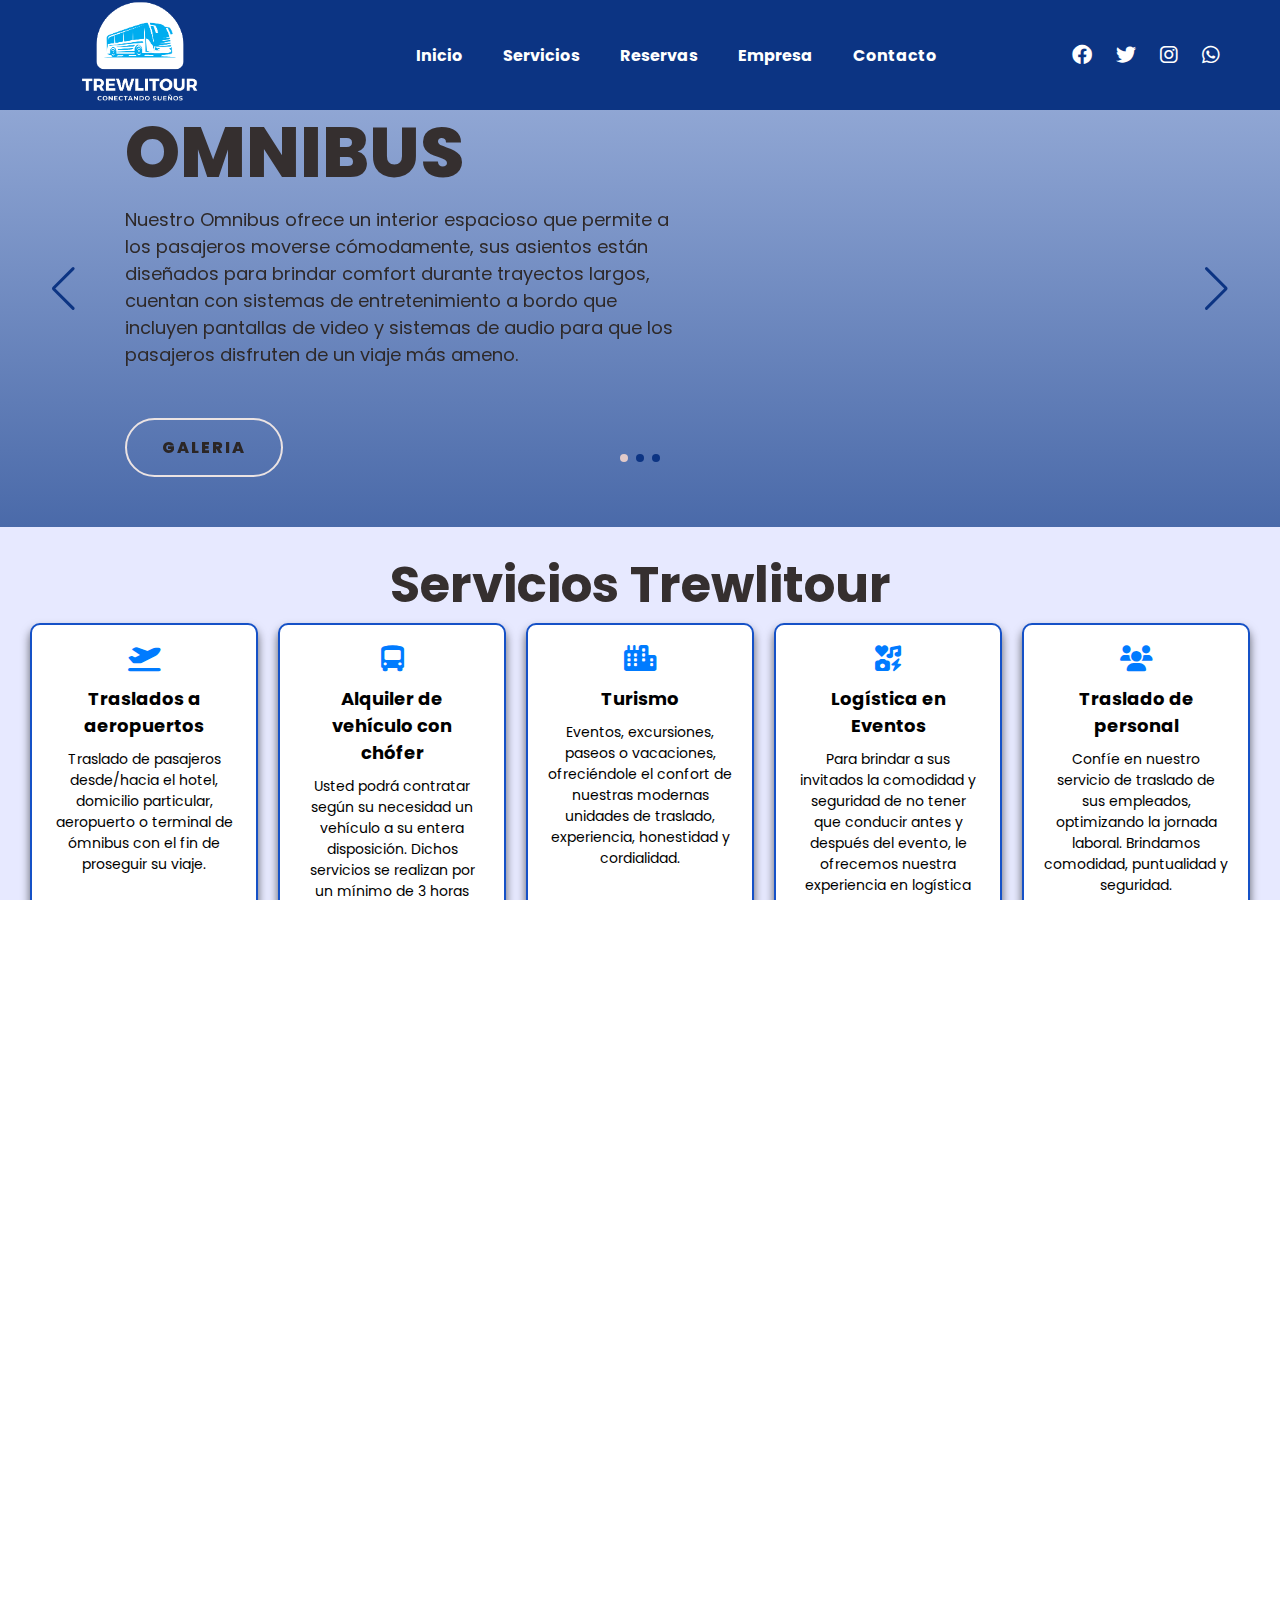
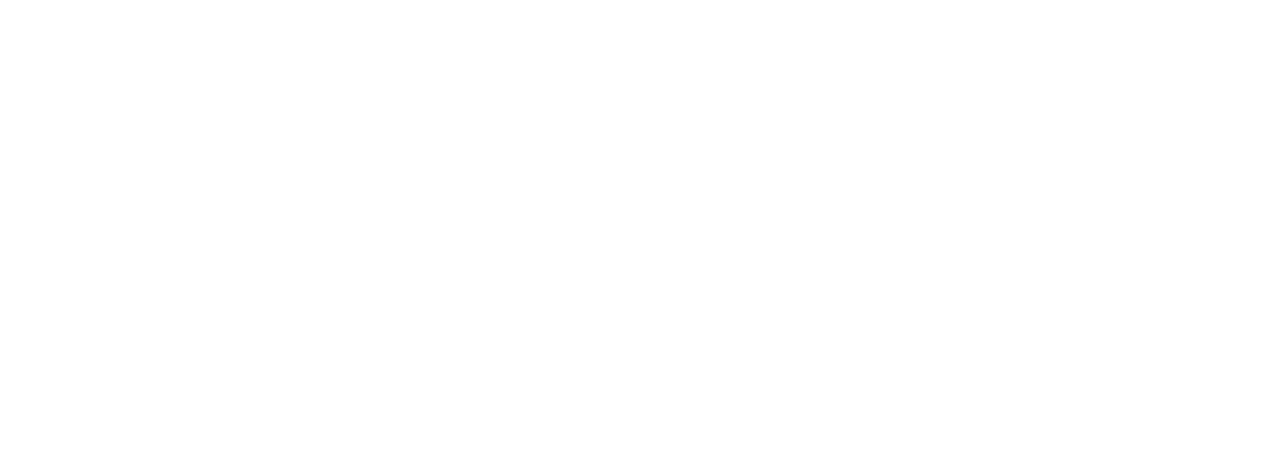
==== commit 87b5cf1e: "Merge branch 'main' of https://github.com/Fede-Gomez77/trewlitour" ====
--- a/index.html
+++ b/index.html
@@ -18,36 +18,37 @@
 <body>
     <header>
         <!--acá comienza el menú de la página-->
-        <nav class="navbar">
-            <div>
-                <a href="index.html">
-                    <img class="logo-2" src="imagenes/logoprima.png" alt="logo de la empresa" width="300" height="300">
-                </a><!--Acá la idea es hacer clic sobre el ícono de la empresa y que retorne al inicio de la página(RCZ))-->
-            </div>
-            <!-- alt= "Se agrega una descripción de la imagen, para el caso que no sea pueda mostrar, o para personas con capacidades diferentes" -->
-
-           
-            <div class="menu">
-                <a href="index.html" class="home-link">Inicio</a>
-                <a href="index.html#servicios">Servicios</a>
-                <a href="reservas.html" target="_blank">Reservas</a>
-                <a href="index.html#empresa">Empresa</a>
-                <a href="index.html#contacto">Contacto</a>
-            </div>
-            <div class="iconos-redes"><!--Cada ícono redirige en una nueva pestaña a la página correspondiente-->
-                <div class="social">
-                    <a href="http://www.facebook.com" target="_blank"><i class="fa-brands fa-facebook"></i></a>
-                    <a href="http://www.twitter.com" target="_blank"><i class="fa-brands fa-twitter"></i></a>
-                    <a href="http://www.instagram.com" target="_blank"><i class="fa-brands fa-instagram"></i></a>
-                    <a href="https://wa.me/542235469303" target="blank"><i class="fa-brands fa-whatsapp"></i></a>
-                </div>
-            </div>
-            <div class="menu-icono">
-                <i class="fa-solid fa-bars"></i>
-            </div>
-        </nav>
+        <div class="menu container">
+            <nav class="navbar">
+                <div>
+                    <a href="index.html">
+                        <img class="logo-2" src="imagenes/logoprima.png" alt="logo de la empresa" width="300" height="300">
+                    </a><!--Acá la idea es hacer clic sobre el ícono de la empresa y que retorne al inicio de la página(RCZ))-->
+                </div>
+                <!-- alt= "Se agrega una descripción de la imagen, para el caso que no sea pueda mostrar, o para personas con capacidades diferentes" -->
+
+            
+                <div class="menu">
+                    <a href="index.html" class="home-link">Inicio</a>
+                    <a href="index.html#servicios">Servicios</a>
+                    <a href="reservas.html" target="_blank">Reservas</a>
+                    <a href="index.html#empresa">Empresa</a>
+                    <a href="index.html#contacto">Contacto</a>
+                </div>
+                <div class="iconos-redes"><!--Cada ícono redirige en una nueva pestaña a la página correspondiente-->
+                    <div class="social">
+                        <a href="http://www.facebook.com" target="_blank"><i class="fa-brands fa-facebook"></i></a>
+                        <a href="http://www.twitter.com" target="_blank"><i class="fa-brands fa-twitter"></i></a>
+                        <a href="http://www.instagram.com" target="_blank"><i class="fa-brands fa-instagram"></i></a>
+                        <a href="https://wa.me/542235469303" target="blank"><i class="fa-brands fa-whatsapp"></i></a>
+                    </div>
+                </div>
+                <div class="menu-icono">
+                    <i class="fa-solid fa-bars"></i>
+                </div>
+            </nav>
+        </div>
         <!--acá comienza el slider de la página de inicio-->
-        <div class="menu container">
             <div class="header-content container">
                 <div class="swiper mySwiper">
                     <div class="swiper-wrapper">
--- a/estilo.css
+++ b/estilo.css
@@ -1,12 +1,12 @@
 @import url('https://fonts.googleapis.com/css2?family=Poppins:wght@400;500;600;800&display=swap');
 
-/* * {
+* {
     margin: 0;
     padding: 0;
     box-sizing: border-box;
     text-decoration: none;
     list-style: none;
-} */
+}
 
 /*  color de fondo de página y fuente*/
 body {
@@ -261,8 +261,6 @@
 
 /*-----------------------Servicios-----------------------*/
 
-/*color de fondo de la sección de servicios*/
-/* Estilo para la sección de servicios */
 .products {
     background-color: #e7e9ff;
     padding: 20px;
@@ -273,18 +271,14 @@
 .service-container {
     display: flex;
     justify-content: center;
-    /* Centra las tarjetas horizontalmente */
     gap: 20px;
-    /* Espacio entre las tarjetas */
     margin-bottom: 100px;
 }
 
 /* Estilo base para las tarjetas */
 .service-card {
     flex: 0 1 calc(20% - 20px);
-    /* Ajusta el ancho de cada tarjeta según el espacio disponible */
     background-color: #fff;
-    /* Color de fondo de las tarjetas */
     padding: 20px;
     border-radius: 10px;
     border: 2px solid #1551c7;
@@ -320,11 +314,11 @@
     color: #352f2f;
 }
 
-/* Ajusta los estilos según tu diseño y preferencias */
+
 
 /*--------------------INFORMACION--------------*/
 
-/*sección de la ubicación y tamaños de la información*/
+
 
 .info {
     padding: 80px 100px;
@@ -415,7 +409,7 @@
 }
 
 /*------------------Galeria-----------------------*/
-/* Establecer estilos para el cuerpo de la página y el contenedor */
+
 body, html {
     margin: 0;
     padding: 0;
@@ -433,13 +427,9 @@
 
 .galeria-slider {
     display: flex;
-    
-    /* 100% del ancho de la pantalla */
-
     height: 600px;
-    /* Establece la altura deseada */
     margin: 0 auto;
-    /* Centra el slider horizontalmente */
+   
 }
 
 /* Establecer estilos para las imágenes en el slider */
@@ -454,7 +444,6 @@
 /* Establecer estilos al pasar el mouse sobre las imágenes */
 .galeria-slider img:hover {
     width: 100%;
-    /* 100% del ancho del contenedor padre (.galeria-slider) */
     opacity: 1;
     filter: brightness(130%);
 }
@@ -509,11 +498,11 @@
     /* Responsive de Navbar */
 
     .navbar {
-        padding: 0 10px; /* Reduce el relleno para conservar espacio */
+        padding: 0 10px; 
     }
 
     .navbar a {
-        margin: 0 10px; /* Reduce el margen de los elementos del menú */
+        margin: 0 10px; 
     }
 
     .header-content {
@@ -546,10 +535,10 @@
 
     .service-container {
         flex-direction: column;
-        align-items: center; /* Centra las tarjetas verticalmente */
-    }
-
-    /* Ajusta el ancho de cada tarjeta al 100% del contenedor */
+        align-items: center; 
+    }
+
+    
     .service-card {
         flex: 0 1 100%;
         max-width: 100%;
@@ -558,24 +547,24 @@
     /*Responsive reservas*/
 
     .etiq-camp {
-        width: 100%; /* Hace que todos los elementos se extiendan al ancho completo */
-        text-align: center; /* Centra el texto en el contenedor */
+        width: 100%; 
+        text-align: center;
     }
 
     input[type="text"],
     input[type="email"],
     textarea {
-        width: 100%; /* Hace que los campos de entrada y textarea ocupen el ancho completo */
+        width: 100%; 
     }
 
     .radio,
     .checkbox {
-        margin-right: 0; /* Elimina el margen derecho para que los elementos estén más juntos */
+        margin-right: 0; 
     }
 
     .checkbox {
         display: flex;
-        flex-direction: column; /* Muestra los checkboxes en columna */
+        flex-direction: column; 
     }
 
     /*Responsive Información*/
@@ -600,34 +589,34 @@
     /*Responsive Galería*/
 
     .galeria-slider {
-        padding: 0; /* Elimina el relleno para maximizar el espacio */
+        padding: 0; 
         flex-direction: column;
         align-items: center;
         margin-bottom: 20px;
     }
 
     .galeria-slider img {
-        width: 60%; /* Ajusta el ancho de las imágenes para pantallas más pequeñas */
-        margin: 5px 0; /* Agrega un margen entre las imágenes */
+        width: 60%; 
+        margin: 5px 0; 
     }
 
     /*Responsive footer*/
 
     .footer-container {
-        flex-wrap: wrap; /* Permite que los elementos se envuelvan en pantallas más pequeñas */
+        flex-wrap: wrap; 
     }
 
     .logo-footer {
-        width: 100%; /* Ocupa el 100% del ancho en pantallas más pequeñas */
-        margin-bottom: 20px; /* Agrega un margen inferior para separar de los otros elementos */
+        width: 100%; 
+        margin-bottom: 20px; 
     }
 
     .location,
     .contact-info,
     .horario-de-atencion {
-        flex: 1 1 100%; /* Ocupa el 100% del ancho en pantallas más pequeñas */
-        border: none; /* Elimina el borde derecho en pantallas más pequeñas */
-        margin-bottom: 20px; /* Agrega un margen inferior para separar de los otros elementos */
+        flex: 1 1 100%; 
+        border: none; 
+        margin-bottom: 20px; 
     }
     
 }
@@ -638,31 +627,31 @@
 
     .navbar {
         padding: 0 10px;
-        justify-content: center; /* Centra los elementos en el eje horizontal */
+        justify-content: center; 
     }
 
     .navbar .menu a {
-        display: none; /* Oculta los elementos del menú en pantallas más pequeñas */
+        display: none; 
     }
 
     .menu-icon {
-        display: block; /* Muestra el icono de menú en pantallas más pequeñas */
+        display: block; 
     }
 
     .navbar .img {
         display: block;
-        margin: 0 auto; /* Centra el logo en el eje horizontal */
-        text-align: center; /* Añade este estilo para centrar el texto dentro del contenedor */
+        margin: 0 auto; 
+        text-align: center; 
     }
 
     .navbar .iconos-redes {
-        display: none; /* Puedes ocultar los iconos de redes sociales si lo prefieres */
+        display: none; 
     }
 
     .navbar .menu-icono {
         display: block;
         margin-left: auto;
-        margin-right: 10%; /* Ajusta según sea necesario */
+        margin-right: 10%; 
     }
 
     .navbar .menu-icono i {
